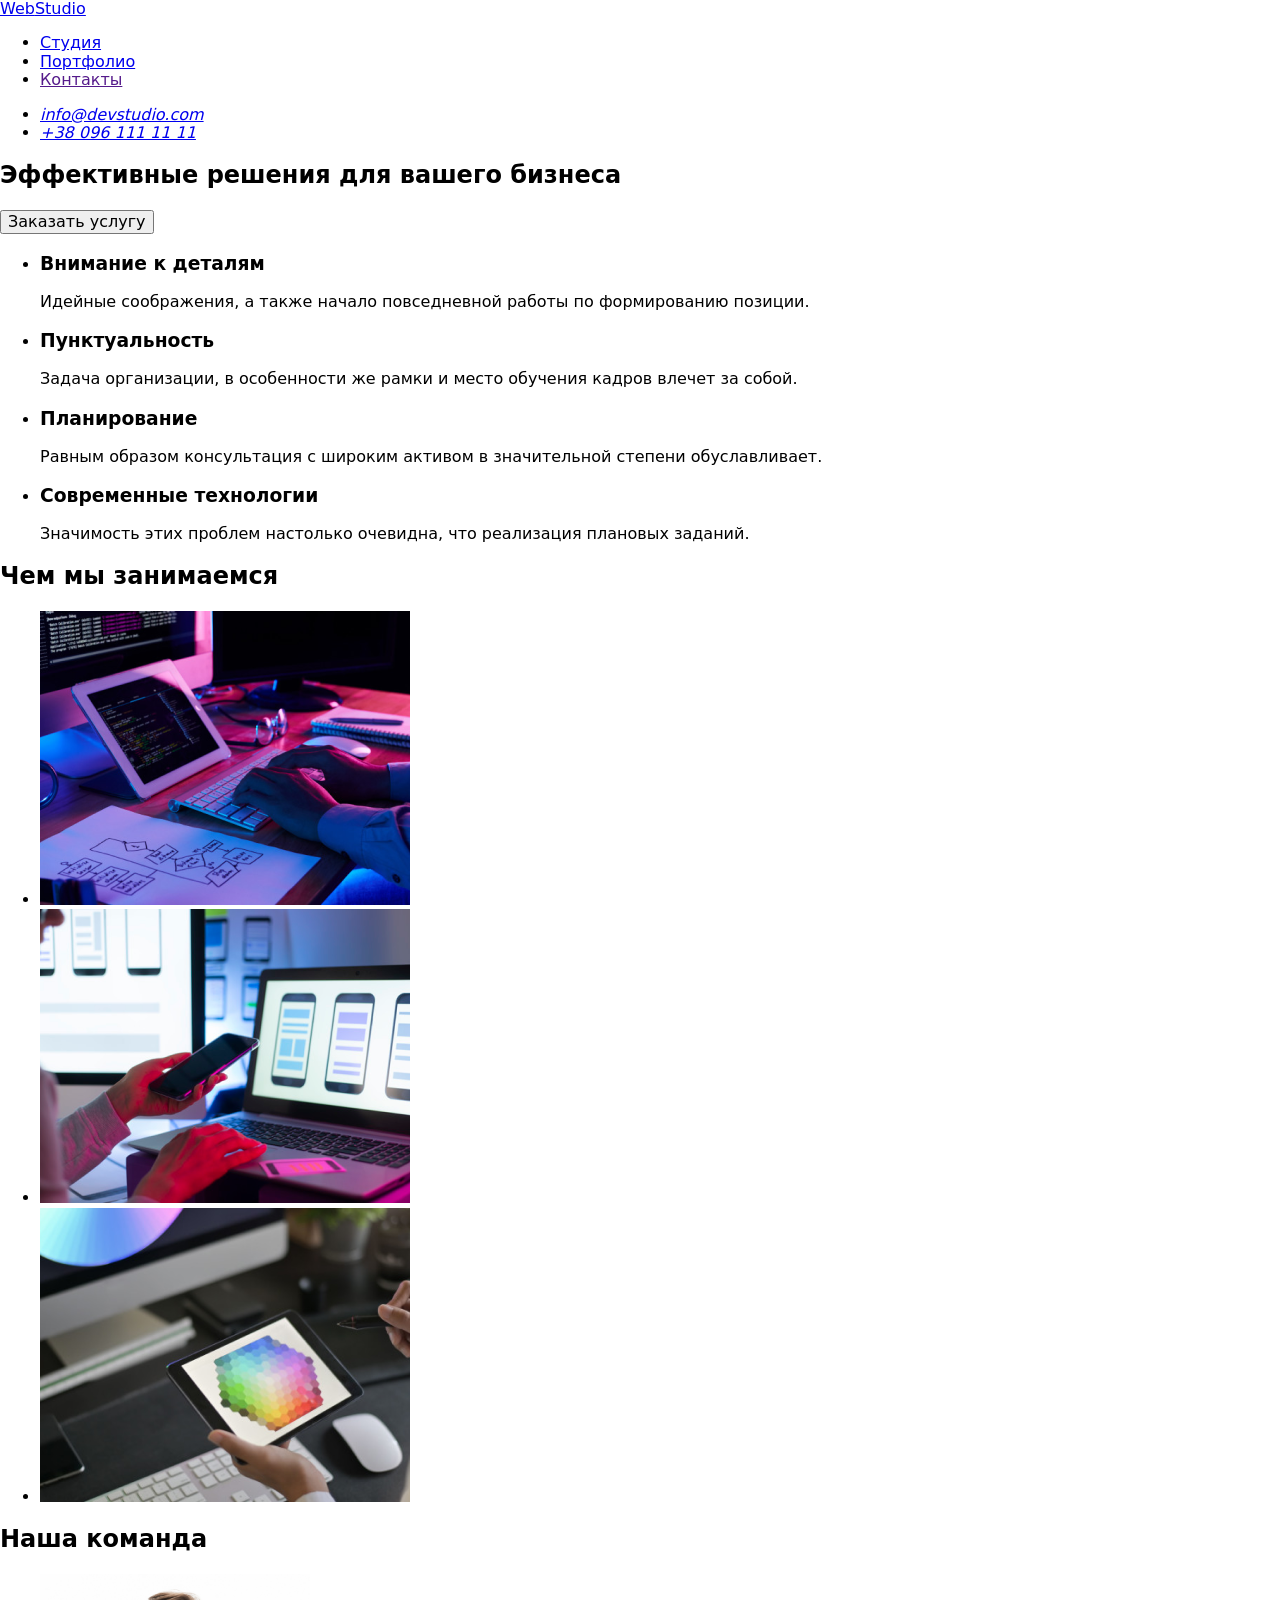
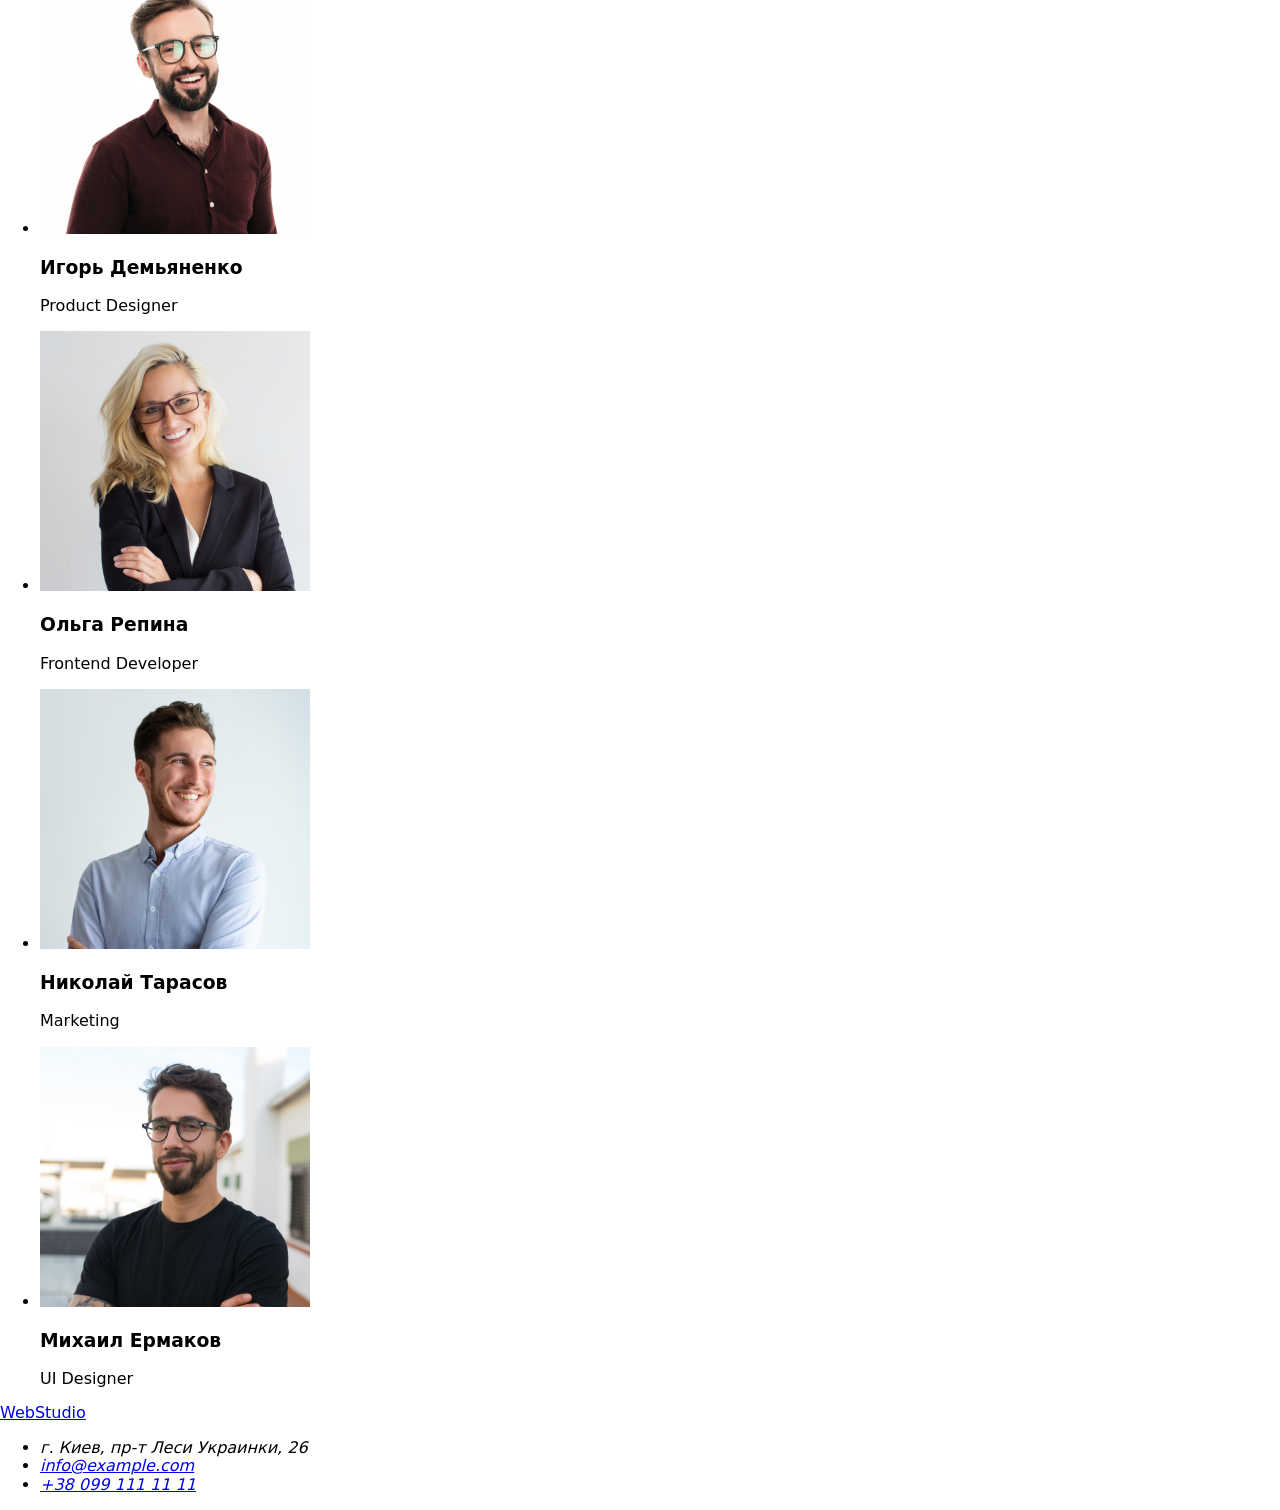
==== index.html @ fe481cca "Добавляет разметку index html" ====
<!DOCTYPE html>
<html lang="ru">
  <head>
    <meta charset="UTF-8" />
    <meta name="viewport" content="width=device-width, initial-scale=1.0" />
    <title>goit-markup-hw-03</title>
    <link
      href="https://fonts.googleapis.com/css2?family=Raleway:wght@700&family=Roboto:wght@400;500;700;900&display=swap"
      rel="stylesheet"
    />
    <link
      rel="stylesheet"
      href="https://cdnjs.cloudflare.com/ajax/libs/modern-normalize/1.0.0/modern-normalize.min.css"
    />
    <link rel="stylesheet" href="./css/styles.css" />
  </head>
  <body>
    <!--Хедер-->
    <header class="page-header">
      <div class="container main-nav">
        <nav class="navigation">
          <a href="./index.html" class="logo"
            >Web<span class="logo-header">Studio</span></a
          >

          <ul class="site-nav list">
            <li class="item">
              <a href="./index.html" class="link current">Студия</a>
            </li>
            <li class="item">
              <a href="./portfolio.html" class="link">Портфолио</a>
            </li>
            <li class="item">
              <a href="" class="link">Контакты</a>
            </li>
          </ul>
        </nav>
        <address>
          <ul class="addres-list list">
            <li class="item">
              <a href="mailto:info@devstudio.com" class="mail"
                >info@devstudio.com</a
              >
            </li>
            <li class="item">
              <a href="tel:+380961111111" class="tel">+38 096 111 11 11</a>
            </li>
          </ul>
        </address>
      </div>
    </header>
    <main>
      <!--Заголовок h1-->
      <section class="hero">
        <div class="hero-contact">
          <h1 class="hero-title">Эффективные решения для вашего бизнеса</h1>
          <button class="button-hero">Заказать услугу</button>
        </div>
      </section>
      <!--Особенности-->
      <section class="section section-feature">
        <div class="container">
          <!--h2 для семантики, мы потом его скроем что-бы пользователь не видел-->
          <h2 hidden>Особенности</h2>
          <ul class="feature-list list">
            <li class="item">
              <h3 class="title">Внимание к деталям</h3>
              <p class="text">
                Идейные соображения, а также начало повседневной работы по
                формированию позиции.
              </p>
            </li>
            <li class="item">
              <h3 class="title">Пунктуальность</h3>
              <p class="text">
                Задача организации, в особенности же рамки и место обучения
                кадров влечет за собой.
              </p>
            </li>
            <li class="item">
              <h3 class="title">Планирование</h3>
              <p class="text">
                Равным образом консультация с широким активом в значительной
                степени обуславливает.
              </p>
            </li>
            <li class="item">
              <h3 class="title">Современные технологии</h3>
              <p class="text">
                Значимость этих проблем настолько очевидна, что реализация
                плановых заданий.
              </p>
            </li>
          </ul>
        </div>
      </section>
      <!--Чем мы занимаемся-->
      <section class="section">
        <div class="container">
          <h2 class="section-title">Чем мы занимаемся</h2>
          <ul class="services-list list">
            <li class="item">
              <img
                src="./images/4em-zanimaemsa1.png"
                alt="Проектируем"
                width="370"
              />
            </li>
            <li class="item">
              <img
                src="./images/4em-zanimaemsa2.png"
                alt="Планируем"
                width="370"
              />
            </li>
            <li class="item">
              <img
                src="./images/4em-zanimaemsa3.png"
                alt="Создаем дизайн"
                width="370"
              />
            </li>
          </ul>
        </div>
      </section>
      <!--Наша команда-->
      <section class="command">
        <div class="container">
          <h2 class="section-title">Наша команда</h2>
          <ul class="command-list list">
            <li class="item">
              <img
                src="./images/Comanda1.jpg"
                alt="Product Designer"
                width="270"
              />
              <h3 class="title">Игорь Демьяненко</h3>
              <p class="text">Product Designer</p>
            </li>
            <li class="item">
              <img
                src="./images/Comanda2.jpg"
                alt="Frontend Developer"
                width="270"
              />
              <h3 class="title">Ольга Репина</h3>
              <p class="text">Frontend Developer</p>
            </li>
            <li class="item">
              <img src="./images/Comanda3.jpg" alt="Marketing" width="270" />
              <h3 class="title">Николай Тарасов</h3>
              <p class="text">Marketing</p>
            </li>
            <li class="item">
              <img src="./images/Comanda4.jpg" alt="UI Designer" width="270" />
              <h3 class="title">Михаил Ермаков</h3>
              <p class="text">UI Designer</p>
            </li>
          </ul>
        </div>
      </section>
    </main>
    <!--Футер-->
    <footer class="footer">
      <div class="container">
        <div class="logo-footer">
          <a href="./index.html" class="logo"
            >Web<span class="logo-header">Studio</span></a
          >
        </div>
        <address>
          <div class="list-footer">
            <ul class="adres-footer list">
              <li class="adres">г. Киев, пр-т Леси Украинки, 26</li>
              <li>
                <a href="mailto:info@example.com" class="mail"
                  >info@example.com</a
                >
              </li>
              <li>
                <a href="tel:+380991111111" class="tel">+38 099 111 11 11</a>
              </li>
            </ul>
          </div>
        </address>
      </div>
    </footer>
  </body>
</html>
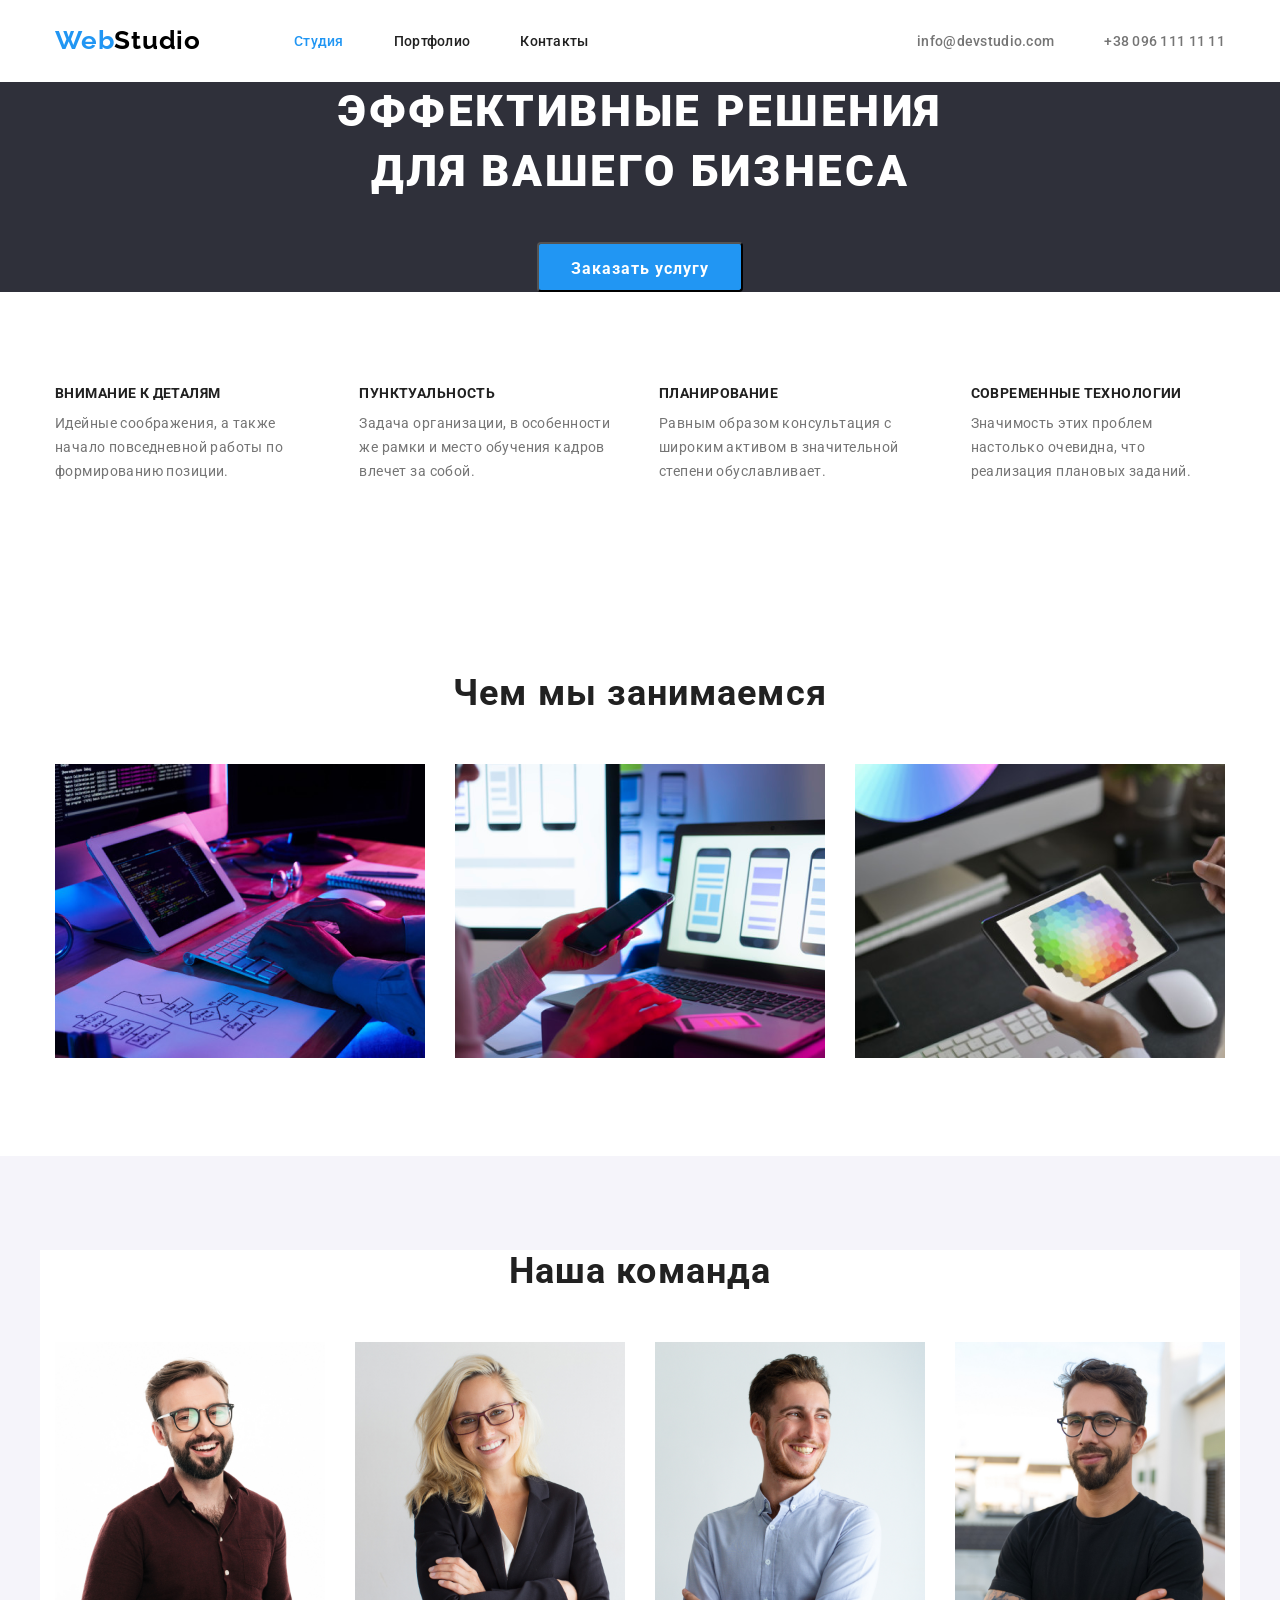
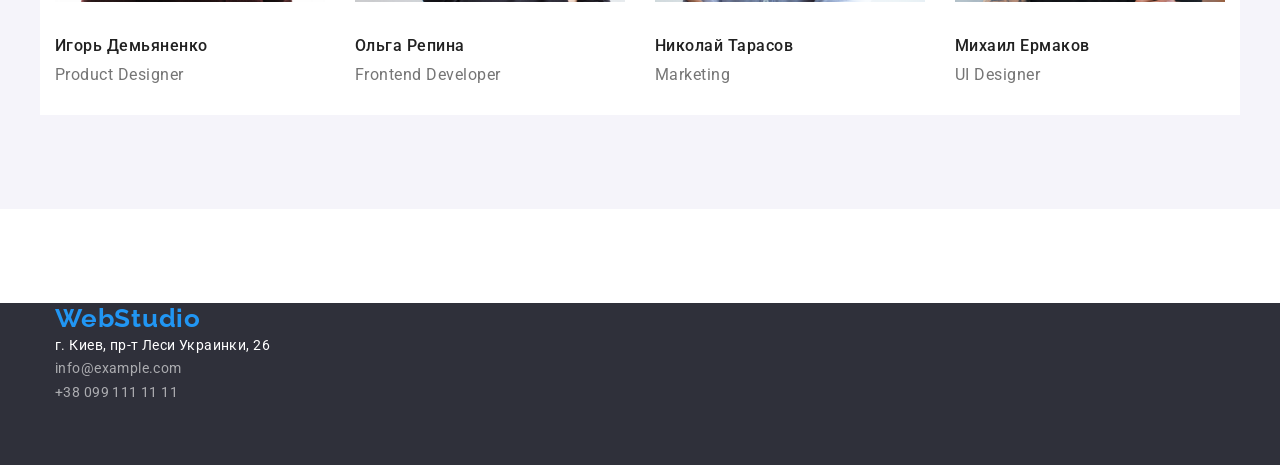
==== commit a4fa7bb5: "Добавляет разметку index html 1" ====
--- a/index.html
+++ b/index.html
@@ -124,7 +124,7 @@
         </div>
       </section>
       <!--Наша команда-->
-      <section class="command">
+      <section class="section command">
         <div class="container">
           <h2 class="section-title">Наша команда</h2>
           <ul class="command-list list">
@@ -163,9 +163,9 @@
     <!--Футер-->
     <footer class="footer">
       <div class="container">
-        <div class="logo-footer">
+        <div class="footer-logo">
           <a href="./index.html" class="logo"
-            >Web<span class="logo-header">Studio</span></a
+            >Web<span class="logo-footer">Studio</span></a
           >
         </div>
         <address>
--- a/css/styles.css
+++ b/css/styles.css
@@ -0,0 +1,439 @@
+:root {
+  --primary-text-color: #757575;
+  --title-text-color: #212121;
+  --accent-color: #2196f3;
+  --primary-bg-color: #e5e5e5;
+  --primary-white-color: #ffffff;
+  --secondary-bg-color: #f5f4fa;
+}
+
+body {
+  background-color: var(--primary-white-color);
+  color: var(--primary-text-color);
+
+  font-family: Roboto, sans-serif;
+}
+
+.list {
+  padding: 0;
+  margin: 0;
+  list-style: none;
+}
+
+/* Container */
+.container {
+  width: 1200px;
+  padding-left: 15px;
+  padding-right: 15px;
+
+  margin-left: auto;
+  margin-right: auto;
+  background-color: var(--primary-white-color);
+}
+
+/* Logo */
+
+.logo {
+  margin-right: 93px;
+  padding-top: 24px;
+  padding-bottom: 25px;
+
+  color: var(--accent-color);
+  font-family: Raleway, sans-serif;
+  text-decoration: none;
+
+  font-weight: 700;
+  font-size: 26px;
+  line-height: 1.19em;
+  letter-spacing: 0.03em;
+}
+.logo-header {
+  color: black;
+}
+
+/* main nav */
+
+.main-nav {
+  display: flex;
+}
+
+.navigation {
+  display: flex;
+  align-items: center;
+  margin-right: auto;
+}
+
+.site-nav {
+  display: flex;
+  padding-top: 32px;
+  padding-bottom: 32px;
+}
+
+.page-header .main-nav {
+  justify-content: flex-end;
+  align-items: center;
+}
+
+.site-nav .item:not(:last-child) {
+  margin-right: 50px;
+}
+
+.site-nav .link {
+  color: var(--title-text-color);
+  text-decoration: none;
+
+  font-weight: 500;
+  font-size: 14px;
+  line-height: 1.14em;
+  letter-spacing: 0.02em;
+}
+
+.site-nav .link.current {
+  color: var(--accent-color);
+}
+
+.site-nav .link.portfolio {
+  color: var(--accent-color);
+}
+
+.addres-list {
+  display: flex;
+  padding-top: 32px;
+  padding-bottom: 32px;
+}
+
+.addres-list .item:not(:last-child) {
+  margin-right: 50px;
+}
+
+.addres-list .mail {
+  color: var(--primary-text-color);
+  text-decoration: none;
+  font-style: normal;
+  font-weight: 500;
+  font-size: 14px;
+  line-height: 1.14em;
+  letter-spacing: 0.02em;
+}
+
+.addres-list .mail:hover,
+.addres-list .mail:focus {
+  color: var(--accent-color);
+}
+
+.addres-list .tel {
+  color: var(--primary-text-color);
+  text-decoration: none;
+  font-style: normal;
+
+  font-weight: 500;
+  font-size: 14px;
+  line-height: 1.14em;
+  letter-spacing: 0.02em;
+}
+
+.addres-list .tel:hover,
+.addres-list .tel:focus {
+  color: var(--accent-color);
+}
+
+/* Стилизация секцый */
+/*  Hero */
+.hero {
+  background-color: #2f303a;
+  text-align: center;
+}
+
+.hero-contact {
+  max-width: 696px;
+  margin-left: auto;
+  margin-right: auto;
+}
+.hero-title {
+  margin-top: 0;
+  margin-bottom: 40px;
+
+  color: var(--primary-white-color);
+  text-transform: uppercase;
+  font-weight: 900;
+  font-size: 44px;
+  line-height: 1.36em;
+  letter-spacing: 0.06em;
+}
+
+/* Section */
+.section-title {
+  margin-top: 0;
+  margin-bottom: 50px;
+  color: var(--title-text-color);
+
+  font-weight: 700;
+  font-size: 36px;
+  line-height: 1.17em;
+  text-align: center;
+  letter-spacing: 0.03em;
+}
+
+/* features */
+
+.feature-list {
+  display: flex;
+}
+
+.feature-list .item:not(:last-child) {
+  margin-right: 30px;
+}
+
+.feature-list .title {
+  margin-top: 0;
+  margin-bottom: 10px;
+
+  color: var(--title-text-color);
+  text-transform: uppercase;
+
+  font-weight: 700;
+  font-size: 14px;
+  line-height: 1.14em;
+  letter-spacing: 0.03em;
+}
+
+.feature-list .text {
+  margin-top: 0;
+  margin-bottom: 94px;
+
+  font-size: 14px;
+  line-height: 1.71em;
+  letter-spacing: 0.03em;
+}
+
+/* services-list */
+
+.services-list .item:not(:last-child) {
+  margin-right: 30px;
+}
+/* Команда  commands */
+.section {
+  margin-top: 94px;
+  margin-bottom: 94px;
+}
+
+.section-feature {
+  margin-bottom: 0;
+}
+.command {
+  padding-top: 94px;
+  padding-bottom: 94px;
+  background-color: var(--secondary-bg-color);
+}
+
+.command-list {
+  display: flex;
+}
+
+.command-list .item:not(:last-child) {
+  margin-right: 30px;
+}
+
+.services-list {
+  display: flex;
+}
+
+.command-list .title {
+  margin-top: 30px;
+  margin-bottom: 10px;
+
+  color: var(--title-text-color);
+
+  font-weight: 500;
+  font-size: 16px;
+  line-height: 1.18em;
+  letter-spacing: 0.03em;
+}
+
+.command-list .text {
+  margin-bottom: 30px;
+  margin-top: 0;
+
+  font-size: 16px;
+  line-height: 1.18em;
+  letter-spacing: 0.03em;
+}
+
+/* footer */
+
+.footer {
+  background-color: #2f303a;
+}
+
+.logo-footer {
+  padding-top: 60px;
+  margin-bottom: 20px;
+}
+
+.logo-footer .logo {
+  margin-top: 0;
+}
+
+.list-footer {
+  padding-bottom: 60px;
+  margin-top: 0;
+}
+
+.footer .container {
+  background-color: #2f303a;
+}
+
+.adres-footer .adres {
+  color: var(--primary-white-color);
+  font-style: normal;
+  font-size: 14px;
+  line-height: 1.7em;
+  letter-spacing: 0.03em;
+}
+
+.adres-footer .mail,
+.adres-footer .tel {
+  color: rgba(255, 255, 255, 0.6);
+  text-decoration: none;
+  font-style: normal;
+  font-size: 14px;
+  line-height: 1.7em;
+  letter-spacing: 0.03em;
+}
+
+/* button кнопка */
+
+.button-hero {
+  border-radius: 4px;
+  padding: 10px 32px;
+
+  background-color: var(--accent-color);
+  color: var(--primary-white-color);
+  font-family: inherit;
+  display: inline-block;
+  min-width: 200px;
+  height: 50px;
+  font-weight: 700;
+  font-size: 16px;
+  line-height: 1.87em;
+  text-align: center;
+  letter-spacing: 0.06em;
+}
+
+/* Стилизацый 2 страницы ПОРТФОЛИО main*/
+
+.button-all {
+  border-radius: 4px;
+  padding: 6px 22px;
+  text-align: center;
+
+  background-color: var(--accent-color);
+  color: var(--primary-white-color);
+  font-family: inherit;
+  display: inline-block;
+  min-width: 73px;
+  height: 38px;
+  font-weight: 500;
+  font-size: 16px;
+  line-height: 1.62em;
+  letter-spacing: 0.03em;
+}
+
+.buttons {
+  border-radius: 4px;
+  padding: 6px 22px;
+  text-align: center;
+
+  color: var(--title-text-color);
+  background-color: var(--secondary-bg-color);
+  font-family: inherit;
+  display: inline-block;
+  font-weight: 500;
+  font-size: 16px;
+  line-height: 1.62px;
+  letter-spacing: 0.03em;
+}
+
+.button-list .button-veb {
+  min-width: 128px;
+  height: 38px;
+}
+
+.button-list .button-applications {
+  min-width: 145px;
+  height: 38px;
+}
+
+.button-list .button-design {
+  min-width: 103px;
+  height: 38px;
+}
+
+.button-list .button-marketing {
+  min-width: 130px;
+  height: 38px;
+}
+
+.button-list {
+  display: flex;
+  justify-content: center;
+  margin-bottom: 56px;
+}
+
+.button-list .item:not(:last-child) {
+  margin-right: 8px;
+}
+
+/* Портфолио списки */
+
+.link-portfolio {
+  text-decoration: none;
+}
+
+.portfolio-text {
+  padding: 20px 24px;
+}
+
+.portfolio-link .title {
+  margin-top: 0;
+  margin-bottom: 4px;
+
+  color: var(--title-text-color);
+  font-style: normal;
+
+  font-weight: 700;
+  font-size: 18px;
+  line-height: 2em;
+  letter-spacing: 0.06em;
+}
+
+.portfolio-link .text {
+  margin-top: 0;
+  margin-bottom: 0;
+
+  color: var(--primary-text-color);
+
+  font-style: normal;
+  font-size: 16px;
+  line-height: 1.87em;
+  letter-spacing: 0.03em;
+}
+
+.portfolio-link {
+  display: flex;
+  flex-wrap: wrap;
+}
+
+.portfolio-link .item {
+  width: 370px;
+  margin-right: 30px;
+  margin-bottom: 30px;
+}
+
+.portfolio-link .item:nth-child(3n) {
+  margin-right: 0;
+}
+
+.portfolio-link .item:nth-last-child(-n + 3) {
+  margin-bottom: 0;
+}
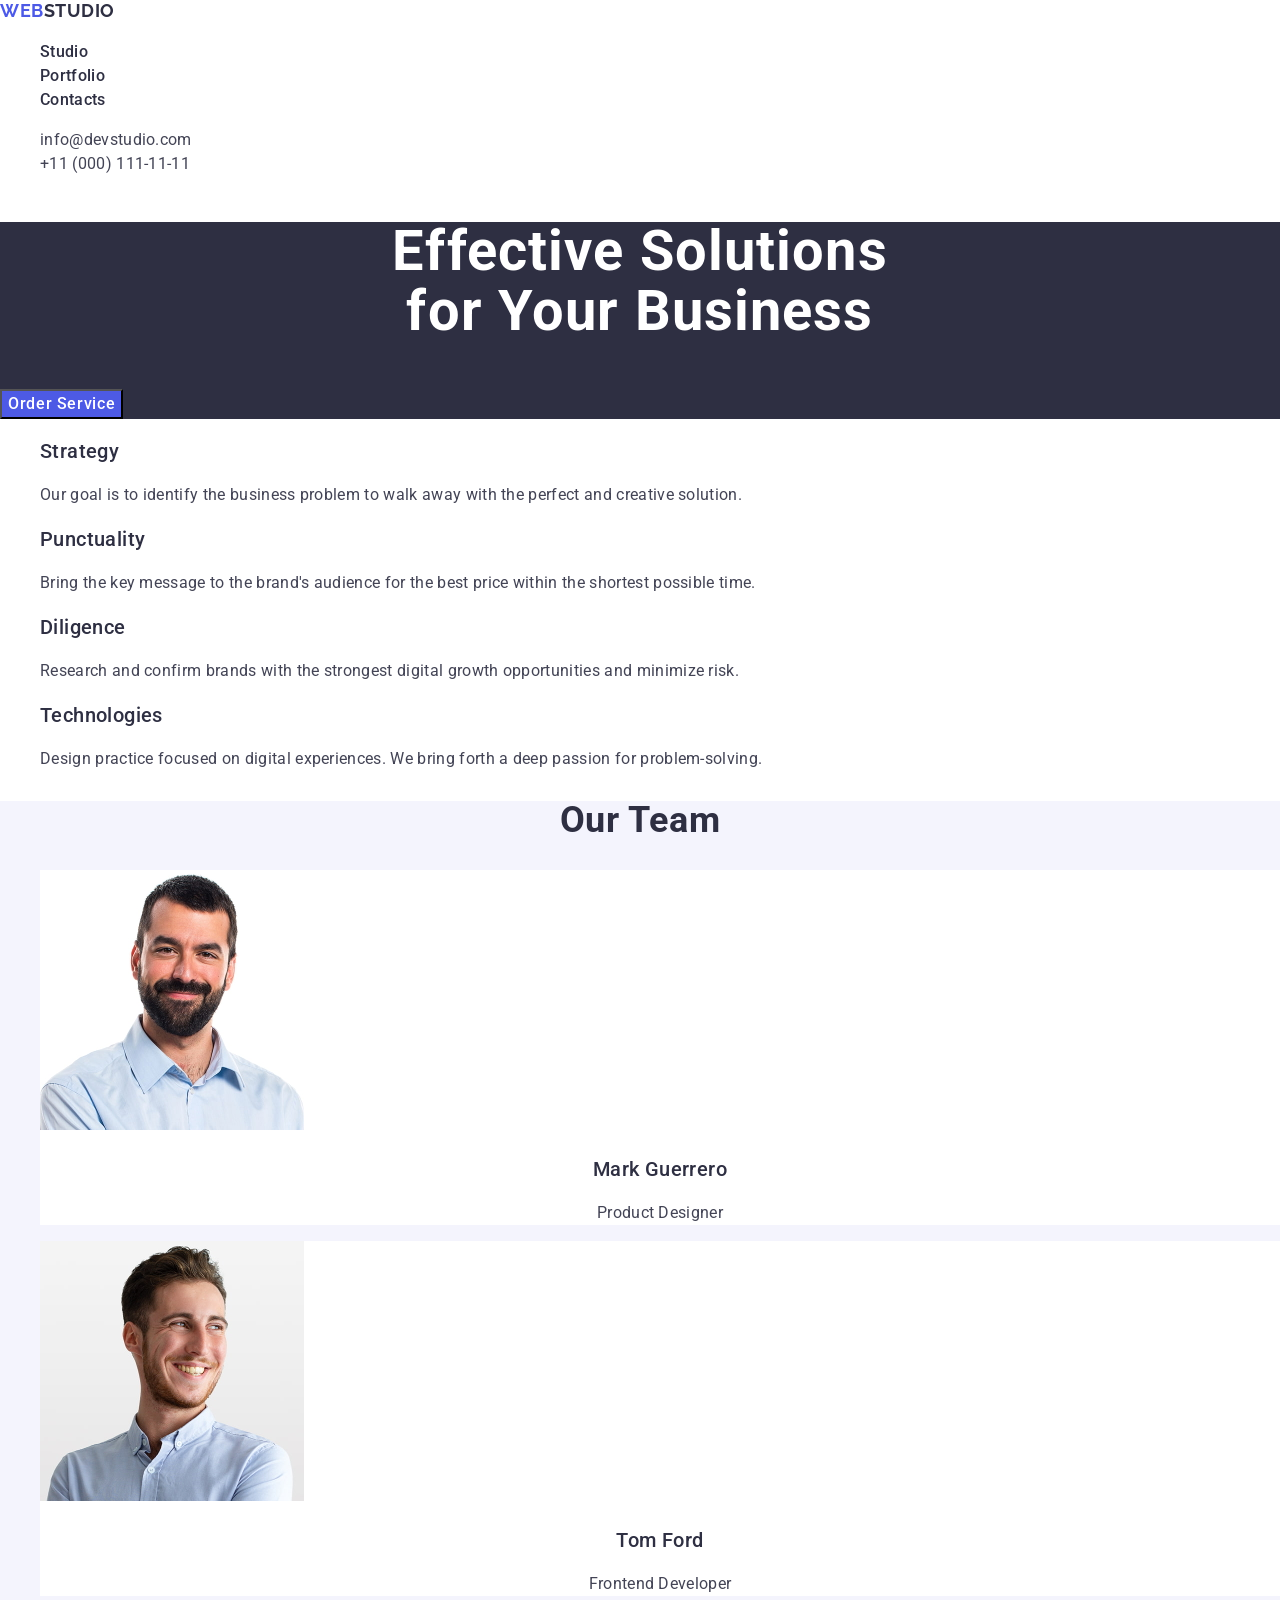
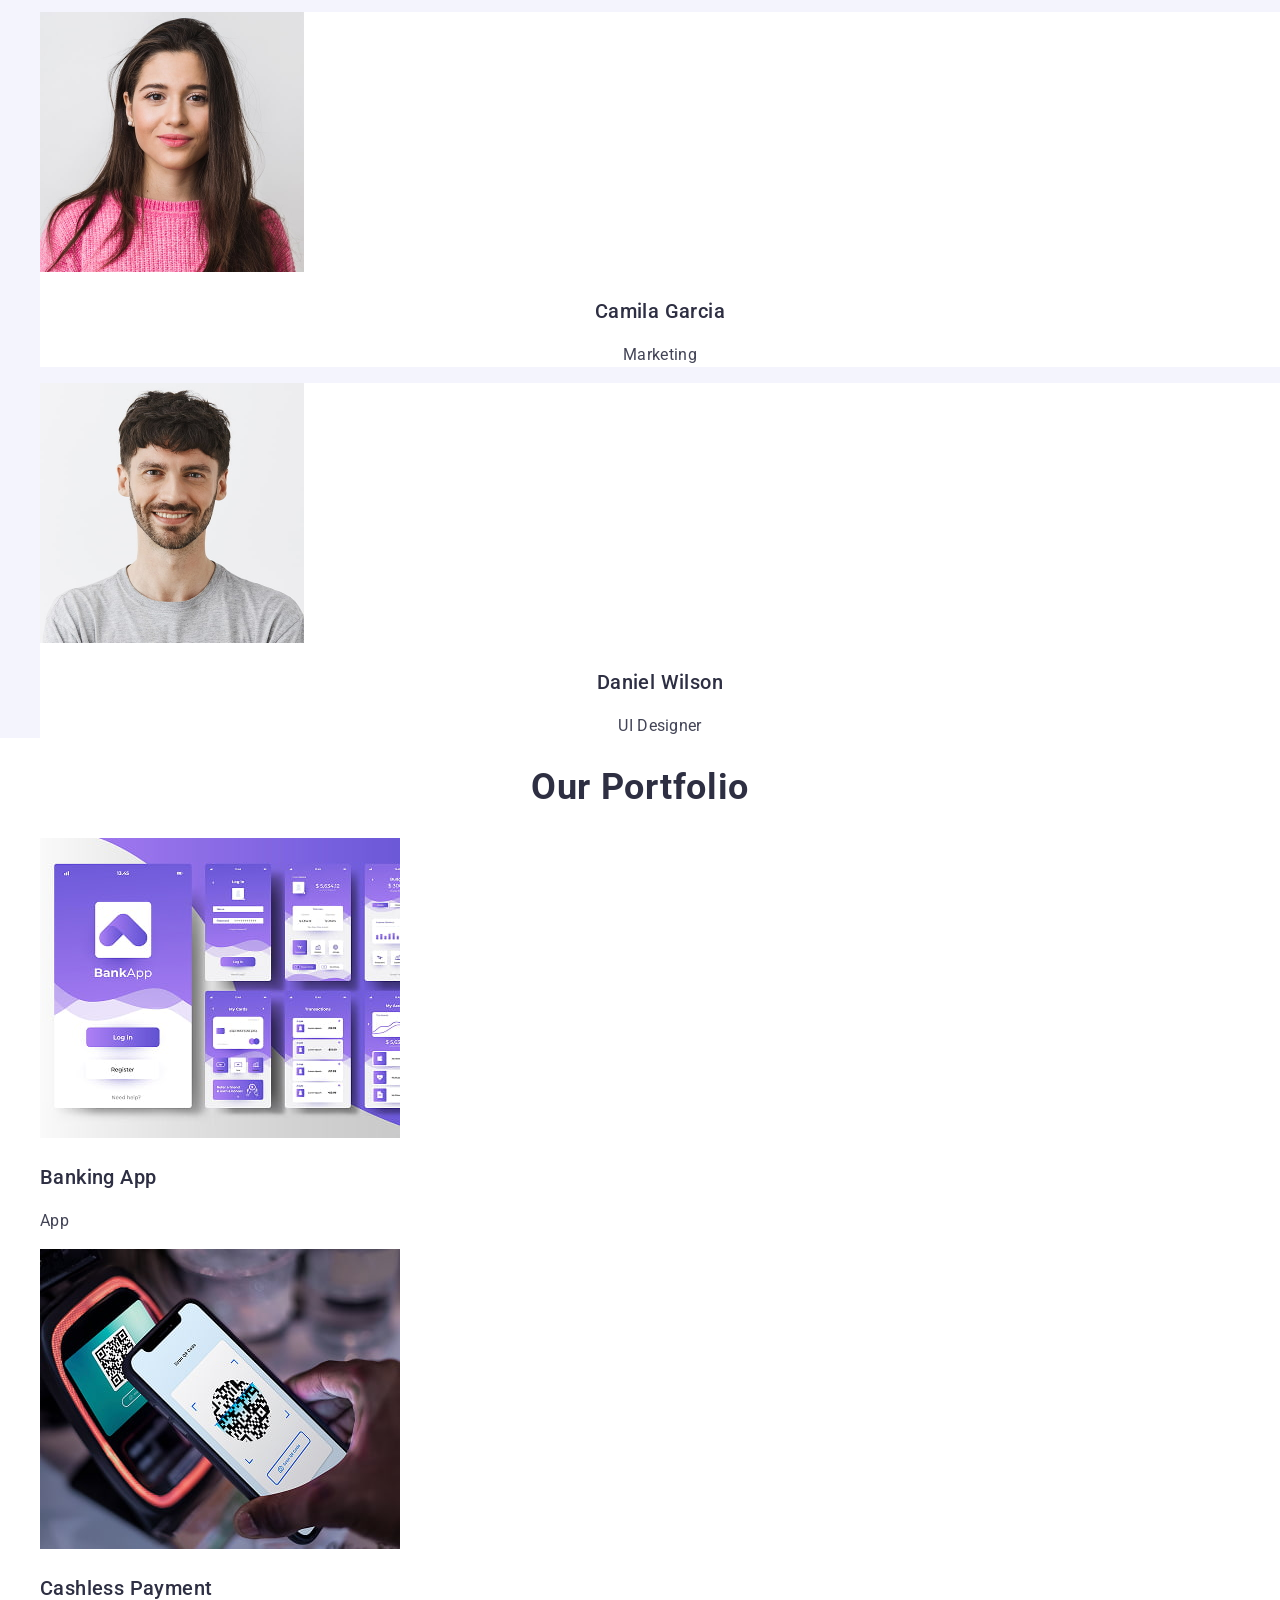
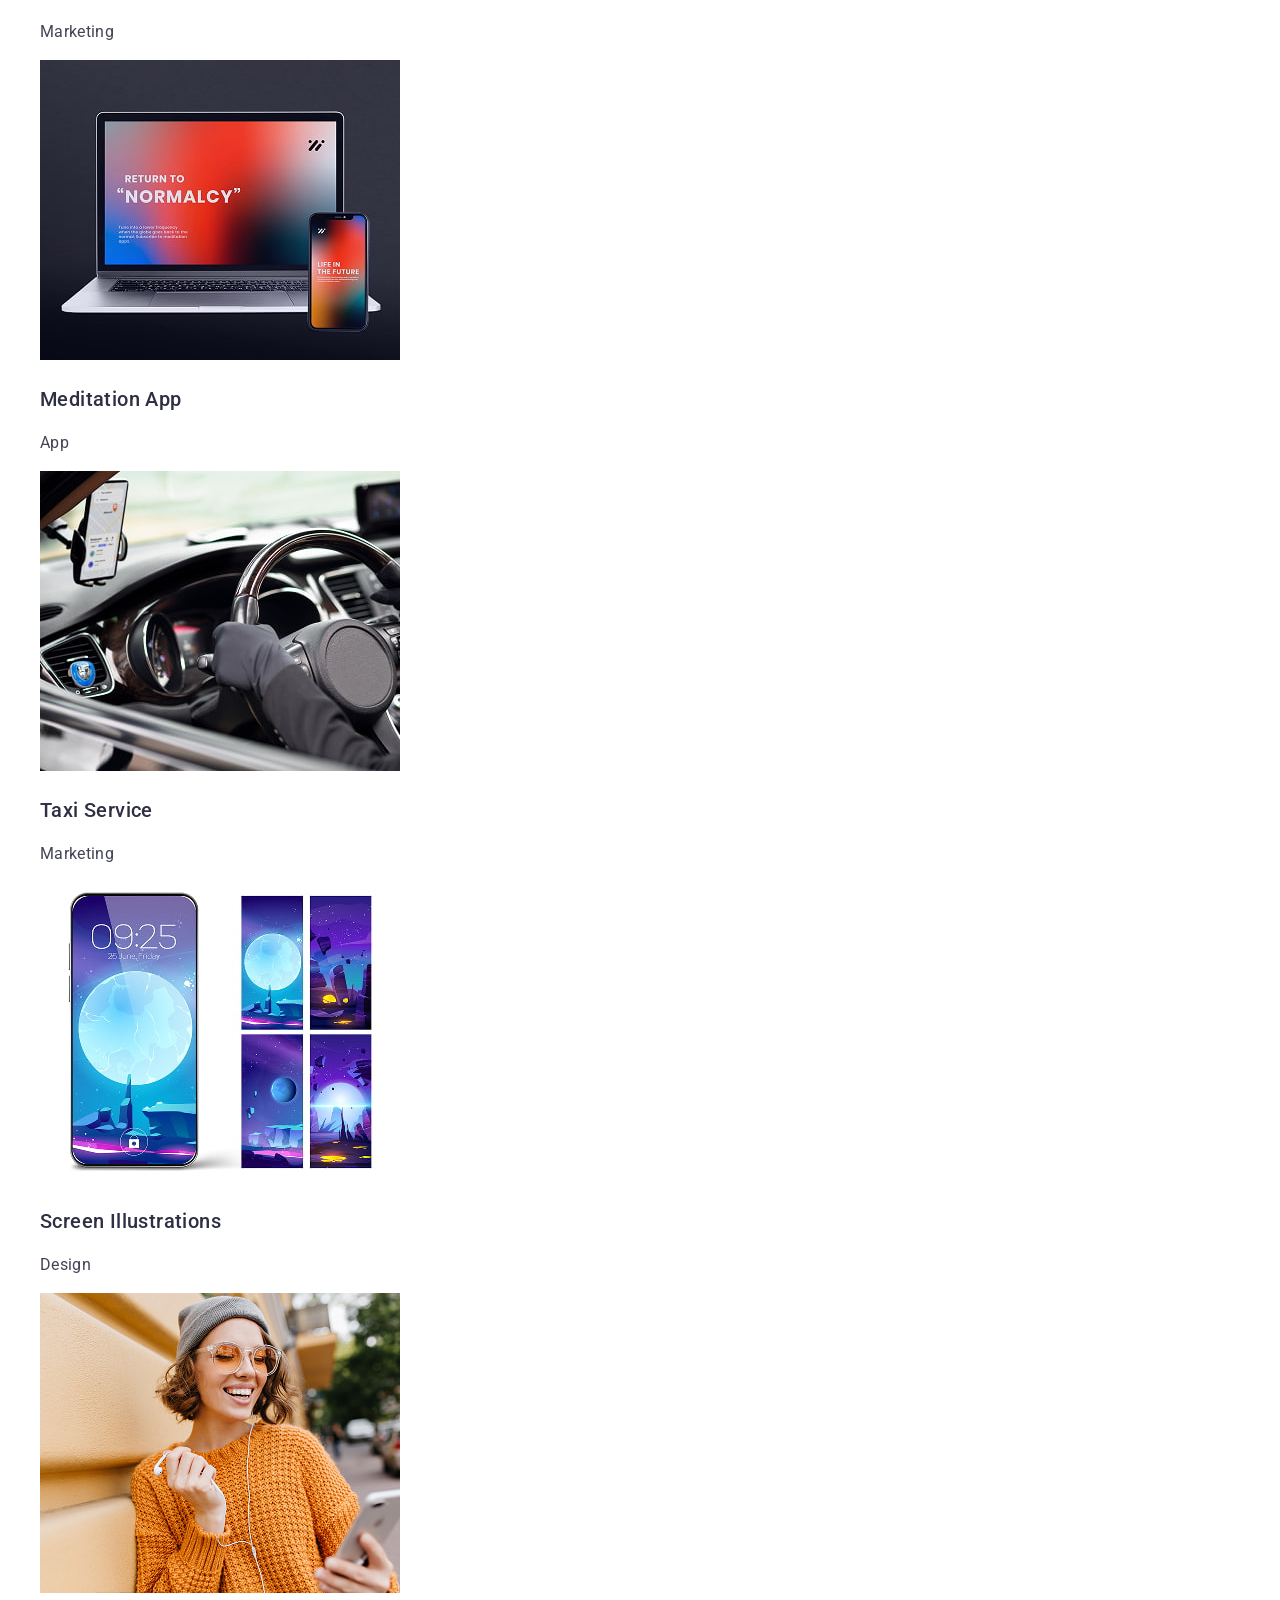
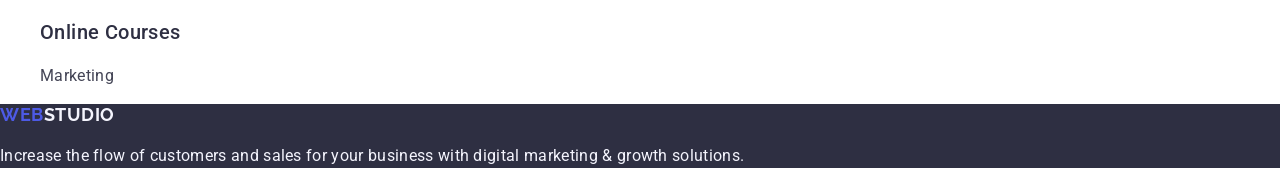
==== commit 9315b2f1: "Initial commit" ====
--- a/index.html
+++ b/index.html
@@ -1,189 +1,243 @@
-<!DOCTYPE html>
-<html lang="ru">
+<!doctype html>
+<html lang="en">
   <head>
     <meta charset="UTF-8" />
     <meta name="viewport" content="width=device-width, initial-scale=1.0" />
-    <title>goit-markup-hw-03</title>
+    <title>Web Studio</title>
+
+    <!-- Modern Normalize CSS -->
     <link
-      href="https://fonts.googleapis.com/css2?family=Raleway:wght@700&family=Roboto:wght@400;500;700;900&display=swap"
+      rel="stylesheet"
+      href="https://cdnjs.cloudflare.com/ajax/libs/modern-normalize/3.0.1/modern-normalize.min.css"
+      integrity="sha512-q6WgHqiHlKyOqslT/lgBgodhd03Wp4BEqKeW6nNtlOY4quzyG3VoQKFrieaCeSnuVseNKRGpGeDU3qPmabCANg=="
+      crossorigin="anonymous"
+      referrerpolicy="no-referrer"
+    />
+
+    <!-- Google Fonts -->
+    <link rel="preconnect" href="https://fonts.googleapis.com" />
+    <link rel="preconnect" href="https://fonts.gstatic.com" crossorigin />
+    <link
+      href="https://fonts.googleapis.com/css2?family=Raleway:wght@700&family=Roboto:wght@400;500;700&display=swap"
       rel="stylesheet"
     />
-    <link
-      rel="stylesheet"
-      href="https://cdnjs.cloudflare.com/ajax/libs/modern-normalize/1.0.0/modern-normalize.min.css"
-    />
+
+    <!-- Our styles CSS -->
     <link rel="stylesheet" href="./css/styles.css" />
   </head>
   <body>
-    <!--Хедер-->
+    <!-- Page Header -->
     <header class="page-header">
-      <div class="container main-nav">
-        <nav class="navigation">
-          <a href="./index.html" class="logo"
-            >Web<span class="logo-header">Studio</span></a
-          >
-
-          <ul class="site-nav list">
-            <li class="item">
-              <a href="./index.html" class="link current">Студия</a>
-            </li>
-            <li class="item">
-              <a href="./portfolio.html" class="link">Портфолио</a>
-            </li>
-            <li class="item">
-              <a href="" class="link">Контакты</a>
-            </li>
-          </ul>
-        </nav>
-        <address>
-          <ul class="addres-list list">
-            <li class="item">
-              <a href="mailto:info@devstudio.com" class="mail"
-                >info@devstudio.com</a
-              >
-            </li>
-            <li class="item">
-              <a href="tel:+380961111111" class="tel">+38 096 111 11 11</a>
-            </li>
-          </ul>
-        </address>
-      </div>
+      <nav class="header-nav">
+        <a class="logo header-logo" href="./index.html"
+          >Web<span class="logo-part">Studio</span></a
+        >
+        <ul class="nav-list">
+          <li class="nav-list-item">
+            <a class="nav-link" href="./index.html">Studio</a>
+          </li>
+          <li class="nav-list-item">
+            <a class="nav-link" href="">Portfolio</a>
+          </li>
+          <li class="nav-list-item">
+            <a class="nav-link" href="">Contacts</a>
+          </li>
+        </ul>
+      </nav>
+
+      <address class="contacts">
+        <ul class="contacts-list">
+          <li class="contacts-list-item">
+            <a class="contacts-link" href="mailto:info@devstudio.com"
+              >info@devstudio.com</a
+            >
+          </li>
+          <li class="contacts-list-item">
+            <a class="contacts-link" href="tel:+110001111111"
+              >+11 (000) 111-11-11</a
+            >
+          </li>
+        </ul>
+      </address>
     </header>
+
     <main>
-      <!--Заголовок h1-->
-      <section class="hero">
-        <div class="hero-contact">
-          <h1 class="hero-title">Эффективные решения для вашего бизнеса</h1>
-          <button class="button-hero">Заказать услугу</button>
-        </div>
-      </section>
-      <!--Особенности-->
-      <section class="section section-feature">
-        <div class="container">
-          <!--h2 для семантики, мы потом его скроем что-бы пользователь не видел-->
-          <h2 hidden>Особенности</h2>
-          <ul class="feature-list list">
-            <li class="item">
-              <h3 class="title">Внимание к деталям</h3>
-              <p class="text">
-                Идейные соображения, а также начало повседневной работы по
-                формированию позиции.
-              </p>
-            </li>
-            <li class="item">
-              <h3 class="title">Пунктуальность</h3>
-              <p class="text">
-                Задача организации, в особенности же рамки и место обучения
-                кадров влечет за собой.
-              </p>
-            </li>
-            <li class="item">
-              <h3 class="title">Планирование</h3>
-              <p class="text">
-                Равным образом консультация с широким активом в значительной
-                степени обуславливает.
-              </p>
-            </li>
-            <li class="item">
-              <h3 class="title">Современные технологии</h3>
-              <p class="text">
-                Значимость этих проблем настолько очевидна, что реализация
-                плановых заданий.
-              </p>
-            </li>
-          </ul>
-        </div>
-      </section>
-      <!--Чем мы занимаемся-->
-      <section class="section">
-        <div class="container">
-          <h2 class="section-title">Чем мы занимаемся</h2>
-          <ul class="services-list list">
-            <li class="item">
-              <img
-                src="./images/4em-zanimaemsa1.png"
-                alt="Проектируем"
-                width="370"
-              />
-            </li>
-            <li class="item">
-              <img
-                src="./images/4em-zanimaemsa2.png"
-                alt="Планируем"
-                width="370"
-              />
-            </li>
-            <li class="item">
-              <img
-                src="./images/4em-zanimaemsa3.png"
-                alt="Создаем дизайн"
-                width="370"
-              />
-            </li>
-          </ul>
-        </div>
-      </section>
-      <!--Наша команда-->
-      <section class="section command">
-        <div class="container">
-          <h2 class="section-title">Наша команда</h2>
-          <ul class="command-list list">
-            <li class="item">
-              <img
-                src="./images/Comanda1.jpg"
-                alt="Product Designer"
-                width="270"
-              />
-              <h3 class="title">Игорь Демьяненко</h3>
-              <p class="text">Product Designer</p>
-            </li>
-            <li class="item">
-              <img
-                src="./images/Comanda2.jpg"
-                alt="Frontend Developer"
-                width="270"
-              />
-              <h3 class="title">Ольга Репина</h3>
-              <p class="text">Frontend Developer</p>
-            </li>
-            <li class="item">
-              <img src="./images/Comanda3.jpg" alt="Marketing" width="270" />
-              <h3 class="title">Николай Тарасов</h3>
-              <p class="text">Marketing</p>
-            </li>
-            <li class="item">
-              <img src="./images/Comanda4.jpg" alt="UI Designer" width="270" />
-              <h3 class="title">Михаил Ермаков</h3>
-              <p class="text">UI Designer</p>
-            </li>
-          </ul>
-        </div>
+      <!-- HERO SECTION -->
+      <section class="section-hero">
+        <h1 class="hero-title">
+          Effective Solutions <br />
+          for Your Business
+        </h1>
+        <button class="hero-btn" type="button">Order Service</button>
+      </section>
+
+      <!-- FEATURES SECTION -->
+      <section>
+        <h2 hidden>Our features</h2>
+        <ul class="feature-list">
+          <li class="feature-list-item">
+            <h3 class="section-item-title">Strategy</h3>
+            <p class="list-item-text">
+              Our goal is to identify the business problem to walk away with the
+              perfect and creative solution.
+            </p>
+          </li>
+          <li class="feature-list-item">
+            <h3 class="section-item-title">Punctuality</h3>
+            <p class="list-item-text">
+              Bring the key message to the brand's audience for the best price
+              within the shortest possible time.
+            </p>
+          </li>
+          <li class="feature-list-item">
+            <h3 class="section-item-title">Diligence</h3>
+            <p class="list-item-text">
+              Research and confirm brands with the strongest digital growth
+              opportunities and minimize risk.
+            </p>
+          </li>
+          <li class="feature-list-item">
+            <h3 class="section-item-title">Technologies</h3>
+            <p class="list-item-text">
+              Design practice focused on digital experiences. We bring forth a
+              deep passion for problem-solving.
+            </p>
+          </li>
+        </ul>
+      </section>
+
+      <!-- OUR TEAM SECTION -->
+      <section class="section-our-team">
+        <h2 class="section-title">Our Team</h2>
+        <ul class="our-team-list">
+          <li class="our-team-list-item">
+            <img
+              src="./images/our-team/mark-guerrero.jpg"
+              alt="Mark Guerrero avatar"
+              width="264"
+              height="260"
+            />
+            <h3 class="section-item-title section-item-title--center">
+              Mark Guerrero
+            </h3>
+            <p class="list-item-text our-team-list-text">Product Designer</p>
+          </li>
+          <li class="our-team-list-item">
+            <img
+              src="./images/our-team/tom-ford.jpg"
+              alt="Tom Ford avatar"
+              width="264"
+              height="260"
+            />
+            <h3 class="section-item-title section-item-title--center">
+              Tom Ford
+            </h3>
+            <p class="list-item-text our-team-list-text">Frontend Developer</p>
+          </li>
+          <li class="our-team-list-item">
+            <img
+              src="./images/our-team/camila-garcia.jpg"
+              alt="Camila Garcia avatar"
+              width="264"
+              height="260"
+            />
+            <h3 class="section-item-title section-item-title--center">
+              Camila Garcia
+            </h3>
+            <p class="list-item-text our-team-list-text">Marketing</p>
+          </li>
+          <li class="our-team-list-item">
+            <img
+              src="./images/our-team/daniel-wilson.jpg"
+              alt="Daniel Wilson avatar"
+              width="264"
+              height="260"
+            />
+            <h3 class="section-item-title section-item-title--center">
+              Daniel Wilson
+            </h3>
+            <p class="list-item-text our-team-list-text">UI Designer</p>
+          </li>
+        </ul>
+      </section>
+
+      <!-- Our Portfolio SECTION -->
+      <section class="section-portfolio">
+        <h2 class="section-title">Our Portfolio</h2>
+        <ul class="portfolio-list">
+          <li class="portfolio-list-item">
+            <img
+              src="./images/our-portfolio/banking_app.jpg"
+              alt="Banking app interface"
+              width="360"
+              height="300"
+            />
+            <h3 class="section-item-title">Banking App</h3>
+            <p class="list-item-text">App</p>
+          </li>
+          <li class="portfolio-list-item">
+            <img
+              src="./images/our-portfolio/cashless-payment.jpg"
+              alt="Cashless payment"
+              width="360"
+              height="300"
+            />
+            <h3 class="section-item-title">Cashless Payment</h3>
+            <p class="list-item-text">Marketing</p>
+          </li>
+          <li class="portfolio-list-item">
+            <img
+              src="./images/our-portfolio/meditation-app.jpg"
+              alt="Meditation app"
+              width="360"
+              height="300"
+            />
+            <h3 class="section-item-title">Meditation App</h3>
+            <p class="list-item-text">App</p>
+          </li>
+          <li class="portfolio-list-item">
+            <img
+              src="./images/our-portfolio/taxi-service-app.jpg"
+              alt="Taxi service app"
+              width="360"
+              height="300"
+            />
+            <h3 class="section-item-title">Taxi Service</h3>
+            <p class="list-item-text">Marketing</p>
+          </li>
+          <li class="portfolio-list-item">
+            <img
+              src="./images/our-portfolio/mobile-illustrations.jpg"
+              alt="Mobile illustrations"
+              width="360"
+              height="300"
+            />
+            <h3 class="section-item-title">Screen Illustrations</h3>
+            <p class="list-item-text">Design</p>
+          </li>
+          <li class="portfolio-list-item">
+            <img
+              src="./images/our-portfolio/online-learning.jpg"
+              alt="Online learning"
+              width="360"
+              height="300"
+            />
+            <h3 class="section-item-title">Online Courses</h3>
+            <p class="list-item-text">Marketing</p>
+          </li>
+        </ul>
       </section>
     </main>
-    <!--Футер-->
-    <footer class="footer">
-      <div class="container">
-        <div class="footer-logo">
-          <a href="./index.html" class="logo"
-            >Web<span class="logo-footer">Studio</span></a
-          >
-        </div>
-        <address>
-          <div class="list-footer">
-            <ul class="adres-footer list">
-              <li class="adres">г. Киев, пр-т Леси Украинки, 26</li>
-              <li>
-                <a href="mailto:info@example.com" class="mail"
-                  >info@example.com</a
-                >
-              </li>
-              <li>
-                <a href="tel:+380991111111" class="tel">+38 099 111 11 11</a>
-              </li>
-            </ul>
-          </div>
-        </address>
-      </div>
+
+    <!-- Page Footer -->
+    <footer class="page-footer">
+      <a class="logo footer-logo" href="./index.html"
+        >Web<span class="logo-part">Studio</span></a
+      >
+      <p class="page-footer-text">
+        Increase the flow of customers and sales for your business with digital
+        marketing & growth solutions.
+      </p>
     </footer>
   </body>
 </html>
--- a/css/styles.css
+++ b/css/styles.css
@@ -1,439 +1,162 @@
+/* ==============  VARIABLES =========== */
 :root {
-  --primary-text-color: #757575;
-  --title-text-color: #212121;
-  --accent-color: #2196f3;
-  --primary-bg-color: #e5e5e5;
-  --primary-white-color: #ffffff;
-  --secondary-bg-color: #f5f4fa;
+  --primary-font: 'Roboto', sans-serif;
+  --secondary-font: 'Raleway', sans-serif;
+  --primary-color: #434455;
+  --secondary-color: #2e2f42;
+  --accent-color: #4d5ae5;
+  --accent-color-hover: #404bbf;
+  --color-background-page: #ffffff;
+  --bg-color-section: #f4f4fd;
+  --color-on-dark: #ffffff;
+  --color-footer-text: #f4f4fd;
+}
+/* ==============  /VARIABLES =========== */
+
+/* ==============  COMMON STYLES =========== */
+
+body {
+  font-family: var(--primary-font);
+  color: var(--primary-color);
+  background-color: var(--color-background-page);
+  line-height: 1.5;
 }
 
-body {
-  background-color: var(--primary-white-color);
-  color: var(--primary-text-color);
-
-  font-family: Roboto, sans-serif;
+ul,
+ol {
+  list-style-type: none;
 }
 
-.list {
-  padding: 0;
-  margin: 0;
-  list-style: none;
+a {
+  text-decoration: none;
+  color: inherit;
 }
 
-/* Container */
-.container {
-  width: 1200px;
-  padding-left: 15px;
-  padding-right: 15px;
-
-  margin-left: auto;
-  margin-right: auto;
-  background-color: var(--primary-white-color);
+button {
+  cursor: pointer;
 }
 
-/* Logo */
-
-.logo {
-  margin-right: 93px;
-  padding-top: 24px;
-  padding-bottom: 25px;
-
-  color: var(--accent-color);
-  font-family: Raleway, sans-serif;
-  text-decoration: none;
-
-  font-weight: 700;
-  font-size: 26px;
-  line-height: 1.19em;
-  letter-spacing: 0.03em;
-}
-.logo-header {
-  color: black;
+.section-title {
+  font-size: 36px;
+  line-height: 1.11;
+  letter-spacing: 0.02em;
+  text-align: center;
+  text-transform: capitalize;
+  color: var(--secondary-color);
 }
 
-/* main nav */
-
-.main-nav {
-  display: flex;
+.section-item-title {
+  font-weight: 500;
+  font-size: 20px;
+  line-height: 1.2;
+  letter-spacing: 0.02em;
+  color: var(--secondary-color);
 }
 
-.navigation {
-  display: flex;
-  align-items: center;
-  margin-right: auto;
-}
-
-.site-nav {
-  display: flex;
-  padding-top: 32px;
-  padding-bottom: 32px;
-}
-
-.page-header .main-nav {
-  justify-content: flex-end;
-  align-items: center;
-}
-
-.site-nav .item:not(:last-child) {
-  margin-right: 50px;
-}
-
-.site-nav .link {
-  color: var(--title-text-color);
-  text-decoration: none;
-
-  font-weight: 500;
-  font-size: 14px;
-  line-height: 1.14em;
+.list-item-text {
   letter-spacing: 0.02em;
 }
 
-.site-nav .link.current {
+/* ==============  /COMMON STYLES =========== */
+
+/* =============== Page HEADER STYLES =========== */
+.logo {
+  font-family: var(--secondary-font);
+  font-weight: 700;
+  font-size: 18px;
+  line-height: 1.17;
+  letter-spacing: 0.03em;
+  text-transform: uppercase;
   color: var(--accent-color);
 }
 
-.site-nav .link.portfolio {
-  color: var(--accent-color);
+.header-logo .logo-part {
+  color: var(--secondary-color);
 }
 
-.addres-list {
-  display: flex;
-  padding-top: 32px;
-  padding-bottom: 32px;
+.nav-link {
+  font-weight: 500;
+  line-height: 1.5;
+  letter-spacing: 0.02em;
+  color: var(--secondary-color);
 }
 
-.addres-list .item:not(:last-child) {
-  margin-right: 50px;
+.contacts {
+  font-style: normal;
 }
 
-.addres-list .mail {
-  color: var(--primary-text-color);
-  text-decoration: none;
-  font-style: normal;
-  font-weight: 500;
-  font-size: 14px;
-  line-height: 1.14em;
+.contacts-link {
+  line-height: 1.5;
   letter-spacing: 0.02em;
 }
 
-.addres-list .mail:hover,
-.addres-list .mail:focus {
-  color: var(--accent-color);
+.nav-link:hover,
+.nav-link:focus,
+.contacts-link:hover,
+.contacts-link:focus {
+  color: var(--accent-color-hover);
+}
+/* ===============  /Page HEADER STYLES  =========== */
+
+/* ==============  HERO SECTION STYLES =========== */
+.section-hero {
+  background-color: var(--secondary-color);
 }
 
-.addres-list .tel {
-  color: var(--primary-text-color);
-  text-decoration: none;
-  font-style: normal;
+.hero-title {
+  font-size: 56px;
+  line-height: 1.07;
+  letter-spacing: 0.02em;
+  text-align: center;
+  color: var(--color-on-dark);
+}
 
+.hero-btn {
   font-weight: 500;
-  font-size: 14px;
-  line-height: 1.14em;
+  line-height: 1.5;
+  letter-spacing: 0.04em;
+  color: var(--color-on-dark);
+  background-color: var(--accent-color);
+}
+
+.hero-btn:hover,
+.hero-btn:focus {
+  background-color: var(--accent-color-hover);
+}
+/* ==============  /HERO SECTION STYLES =========== */
+
+/* ==============  FEATURES STYLES =========== */
+
+/* ==============  /FEATURES STYLES =========== */
+
+/* ==============  OUR TEAM STYLES =========== */
+.section-our-team {
+  background-color: var(--bg-color-section);
+}
+.our-team-list-item {
+  background-color: var(--color-background-page);
+}
+.section-item-title--center,
+.our-team-list-text {
+  text-align: center;
+}
+/* ==============  /OUR TEAM STYLES =========== */
+
+/* ==============  OUR PORTFOLIO STYLES =========== */
+
+/* ==============  /OUR PORTFOLIO STYLES =========== */
+
+/* ==============  PAGE FOOTER STYLES =========== */
+.page-footer {
+  background-color: var(--secondary-color);
+}
+
+.footer-logo .logo-part,
+.page-footer-text {
+  color: var(--color-footer-text);
+}
+
+.page-footer-text {
   letter-spacing: 0.02em;
 }
-
-.addres-list .tel:hover,
-.addres-list .tel:focus {
-  color: var(--accent-color);
-}
-
-/* Стилизация секцый */
-/*  Hero */
-.hero {
-  background-color: #2f303a;
-  text-align: center;
-}
-
-.hero-contact {
-  max-width: 696px;
-  margin-left: auto;
-  margin-right: auto;
-}
-.hero-title {
-  margin-top: 0;
-  margin-bottom: 40px;
-
-  color: var(--primary-white-color);
-  text-transform: uppercase;
-  font-weight: 900;
-  font-size: 44px;
-  line-height: 1.36em;
-  letter-spacing: 0.06em;
-}
-
-/* Section */
-.section-title {
-  margin-top: 0;
-  margin-bottom: 50px;
-  color: var(--title-text-color);
-
-  font-weight: 700;
-  font-size: 36px;
-  line-height: 1.17em;
-  text-align: center;
-  letter-spacing: 0.03em;
-}
-
-/* features */
-
-.feature-list {
-  display: flex;
-}
-
-.feature-list .item:not(:last-child) {
-  margin-right: 30px;
-}
-
-.feature-list .title {
-  margin-top: 0;
-  margin-bottom: 10px;
-
-  color: var(--title-text-color);
-  text-transform: uppercase;
-
-  font-weight: 700;
-  font-size: 14px;
-  line-height: 1.14em;
-  letter-spacing: 0.03em;
-}
-
-.feature-list .text {
-  margin-top: 0;
-  margin-bottom: 94px;
-
-  font-size: 14px;
-  line-height: 1.71em;
-  letter-spacing: 0.03em;
-}
-
-/* services-list */
-
-.services-list .item:not(:last-child) {
-  margin-right: 30px;
-}
-/* Команда  commands */
-.section {
-  margin-top: 94px;
-  margin-bottom: 94px;
-}
-
-.section-feature {
-  margin-bottom: 0;
-}
-.command {
-  padding-top: 94px;
-  padding-bottom: 94px;
-  background-color: var(--secondary-bg-color);
-}
-
-.command-list {
-  display: flex;
-}
-
-.command-list .item:not(:last-child) {
-  margin-right: 30px;
-}
-
-.services-list {
-  display: flex;
-}
-
-.command-list .title {
-  margin-top: 30px;
-  margin-bottom: 10px;
-
-  color: var(--title-text-color);
-
-  font-weight: 500;
-  font-size: 16px;
-  line-height: 1.18em;
-  letter-spacing: 0.03em;
-}
-
-.command-list .text {
-  margin-bottom: 30px;
-  margin-top: 0;
-
-  font-size: 16px;
-  line-height: 1.18em;
-  letter-spacing: 0.03em;
-}
-
-/* footer */
-
-.footer {
-  background-color: #2f303a;
-}
-
-.logo-footer {
-  padding-top: 60px;
-  margin-bottom: 20px;
-}
-
-.logo-footer .logo {
-  margin-top: 0;
-}
-
-.list-footer {
-  padding-bottom: 60px;
-  margin-top: 0;
-}
-
-.footer .container {
-  background-color: #2f303a;
-}
-
-.adres-footer .adres {
-  color: var(--primary-white-color);
-  font-style: normal;
-  font-size: 14px;
-  line-height: 1.7em;
-  letter-spacing: 0.03em;
-}
-
-.adres-footer .mail,
-.adres-footer .tel {
-  color: rgba(255, 255, 255, 0.6);
-  text-decoration: none;
-  font-style: normal;
-  font-size: 14px;
-  line-height: 1.7em;
-  letter-spacing: 0.03em;
-}
-
-/* button кнопка */
-
-.button-hero {
-  border-radius: 4px;
-  padding: 10px 32px;
-
-  background-color: var(--accent-color);
-  color: var(--primary-white-color);
-  font-family: inherit;
-  display: inline-block;
-  min-width: 200px;
-  height: 50px;
-  font-weight: 700;
-  font-size: 16px;
-  line-height: 1.87em;
-  text-align: center;
-  letter-spacing: 0.06em;
-}
-
-/* Стилизацый 2 страницы ПОРТФОЛИО main*/
-
-.button-all {
-  border-radius: 4px;
-  padding: 6px 22px;
-  text-align: center;
-
-  background-color: var(--accent-color);
-  color: var(--primary-white-color);
-  font-family: inherit;
-  display: inline-block;
-  min-width: 73px;
-  height: 38px;
-  font-weight: 500;
-  font-size: 16px;
-  line-height: 1.62em;
-  letter-spacing: 0.03em;
-}
-
-.buttons {
-  border-radius: 4px;
-  padding: 6px 22px;
-  text-align: center;
-
-  color: var(--title-text-color);
-  background-color: var(--secondary-bg-color);
-  font-family: inherit;
-  display: inline-block;
-  font-weight: 500;
-  font-size: 16px;
-  line-height: 1.62px;
-  letter-spacing: 0.03em;
-}
-
-.button-list .button-veb {
-  min-width: 128px;
-  height: 38px;
-}
-
-.button-list .button-applications {
-  min-width: 145px;
-  height: 38px;
-}
-
-.button-list .button-design {
-  min-width: 103px;
-  height: 38px;
-}
-
-.button-list .button-marketing {
-  min-width: 130px;
-  height: 38px;
-}
-
-.button-list {
-  display: flex;
-  justify-content: center;
-  margin-bottom: 56px;
-}
-
-.button-list .item:not(:last-child) {
-  margin-right: 8px;
-}
-
-/* Портфолио списки */
-
-.link-portfolio {
-  text-decoration: none;
-}
-
-.portfolio-text {
-  padding: 20px 24px;
-}
-
-.portfolio-link .title {
-  margin-top: 0;
-  margin-bottom: 4px;
-
-  color: var(--title-text-color);
-  font-style: normal;
-
-  font-weight: 700;
-  font-size: 18px;
-  line-height: 2em;
-  letter-spacing: 0.06em;
-}
-
-.portfolio-link .text {
-  margin-top: 0;
-  margin-bottom: 0;
-
-  color: var(--primary-text-color);
-
-  font-style: normal;
-  font-size: 16px;
-  line-height: 1.87em;
-  letter-spacing: 0.03em;
-}
-
-.portfolio-link {
-  display: flex;
-  flex-wrap: wrap;
-}
-
-.portfolio-link .item {
-  width: 370px;
-  margin-right: 30px;
-  margin-bottom: 30px;
-}
-
-.portfolio-link .item:nth-child(3n) {
-  margin-right: 0;
-}
-
-.portfolio-link .item:nth-last-child(-n + 3) {
-  margin-bottom: 0;
-}
+/* ==============  /PAGE FOOTER STYLES =========== */
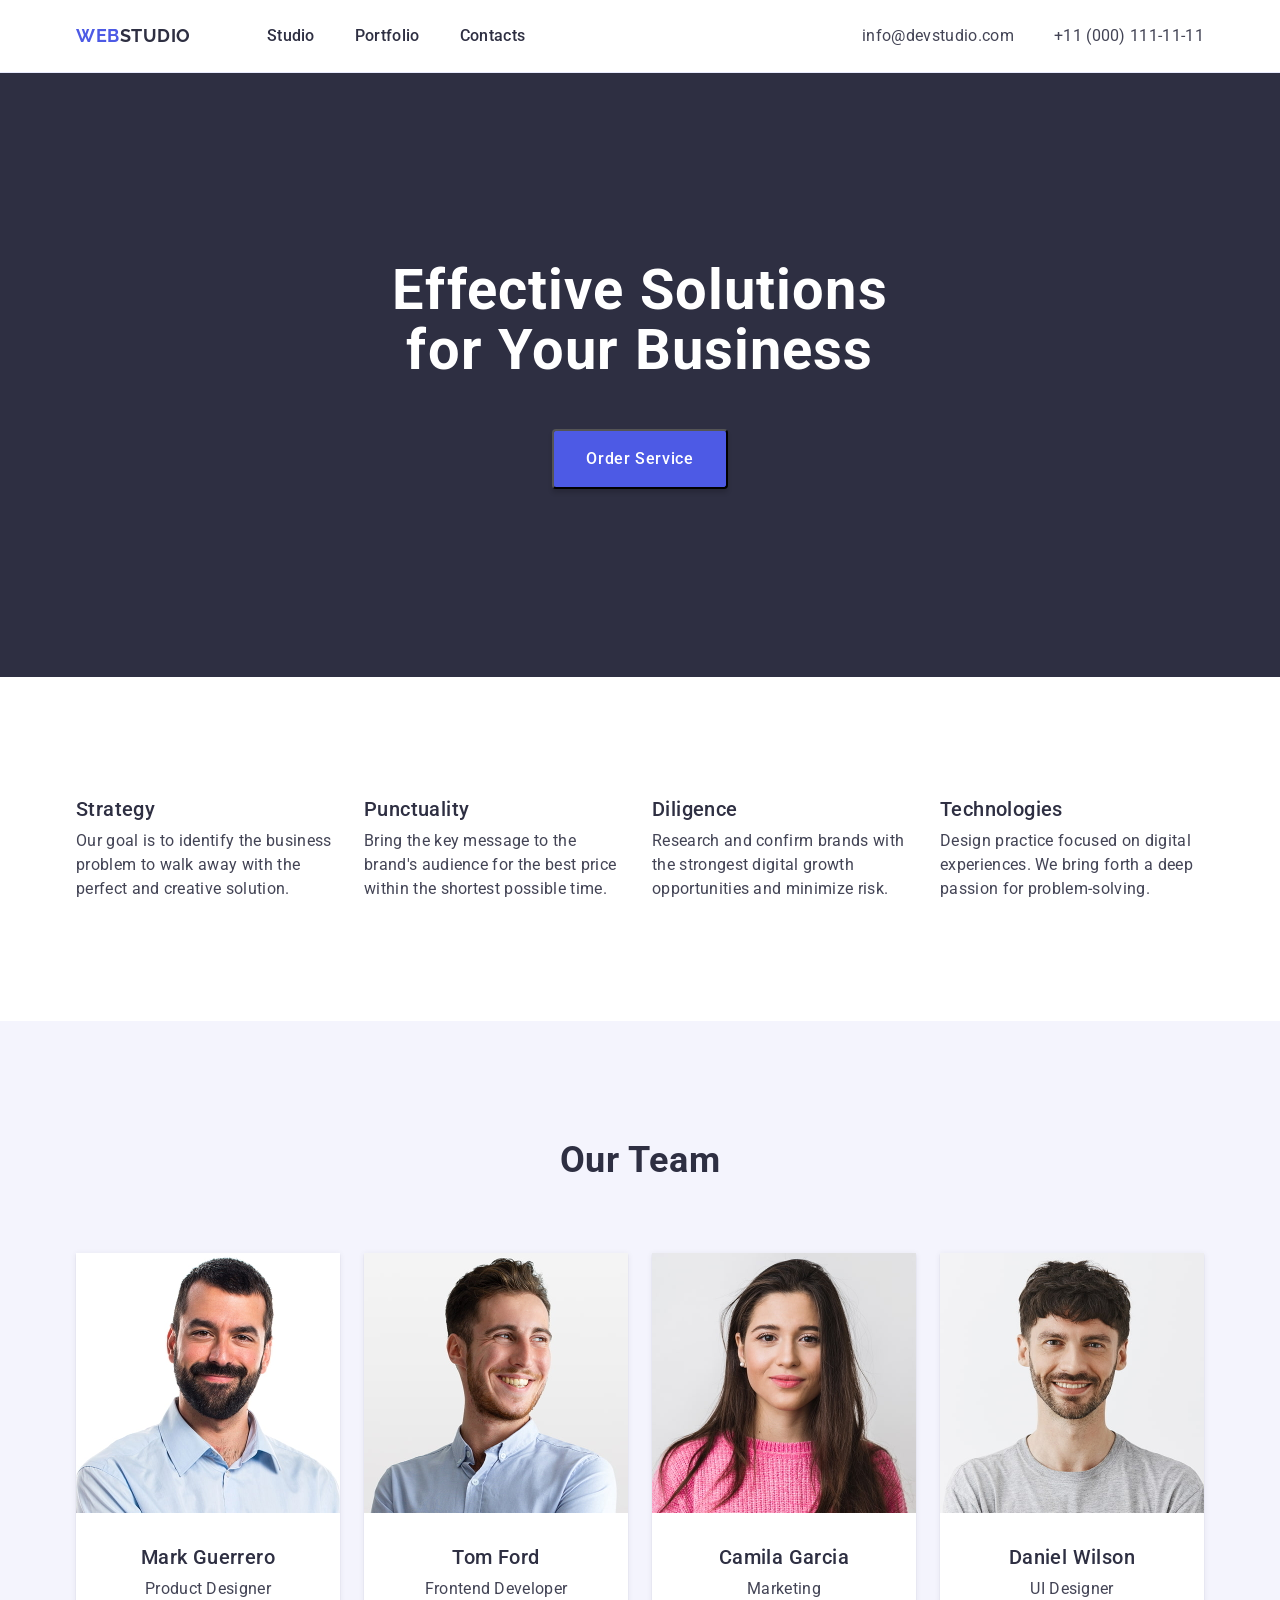
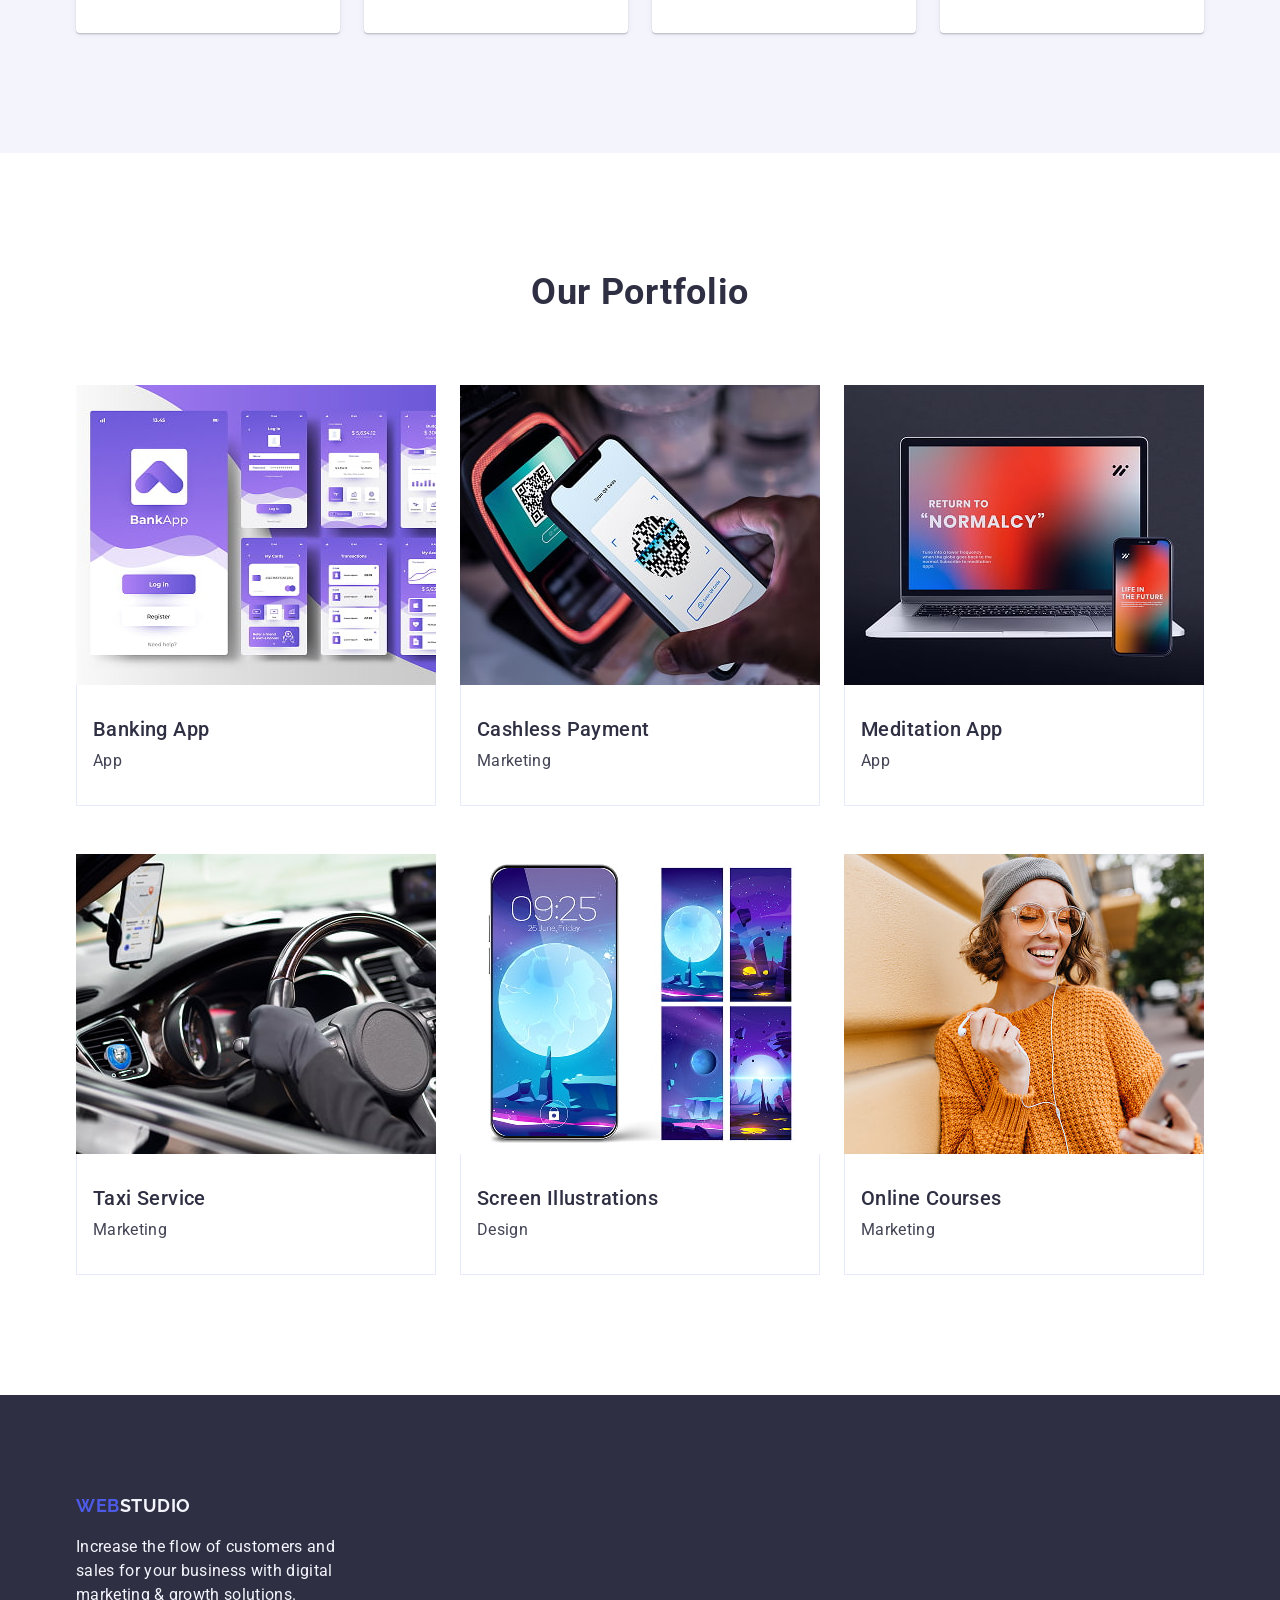
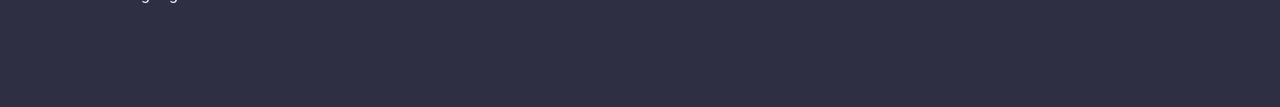
==== commit dd5a5c31: "add markup and styles hw3" ====
--- a/index.html
+++ b/index.html
@@ -28,216 +28,253 @@
   <body>
     <!-- Page Header -->
     <header class="page-header">
-      <nav class="header-nav">
-        <a class="logo header-logo" href="./index.html"
-          >Web<span class="logo-part">Studio</span></a
-        >
-        <ul class="nav-list">
-          <li class="nav-list-item">
-            <a class="nav-link" href="./index.html">Studio</a>
-          </li>
-          <li class="nav-list-item">
-            <a class="nav-link" href="">Portfolio</a>
-          </li>
-          <li class="nav-list-item">
-            <a class="nav-link" href="">Contacts</a>
-          </li>
-        </ul>
-      </nav>
-
-      <address class="contacts">
-        <ul class="contacts-list">
-          <li class="contacts-list-item">
-            <a class="contacts-link" href="mailto:info@devstudio.com"
-              >info@devstudio.com</a
-            >
-          </li>
-          <li class="contacts-list-item">
-            <a class="contacts-link" href="tel:+110001111111"
-              >+11 (000) 111-11-11</a
-            >
-          </li>
-        </ul>
-      </address>
+      <div class="container header-container">
+        <nav class="header-nav">
+          <a class="logo header-logo" href="./index.html"
+            >Web<span class="logo-part">Studio</span></a
+          >
+          <ul class="nav-list">
+            <li class="nav-list-item">
+              <a class="nav-link" href="./index.html">Studio</a>
+            </li>
+            <li class="nav-list-item">
+              <a class="nav-link" href="">Portfolio</a>
+            </li>
+            <li class="nav-list-item">
+              <a class="nav-link" href="">Contacts</a>
+            </li>
+          </ul>
+        </nav>
+
+        <address class="contacts">
+          <ul class="contacts-list">
+            <li class="contacts-list-item">
+              <a class="contacts-link" href="mailto:info@devstudio.com"
+                >info@devstudio.com</a
+              >
+            </li>
+            <li class="contacts-list-item">
+              <a class="contacts-link" href="tel:+110001111111"
+                >+11 (000) 111-11-11</a
+              >
+            </li>
+          </ul>
+        </address>
+      </div>
     </header>
 
     <main>
       <!-- HERO SECTION -->
       <section class="section-hero">
-        <h1 class="hero-title">
-          Effective Solutions <br />
-          for Your Business
-        </h1>
-        <button class="hero-btn" type="button">Order Service</button>
+        <div class="container">
+          <h1 class="hero-title">
+            Effective Solutions <br />
+            for Your Business
+          </h1>
+          <button class="hero-btn" type="button">Order Service</button>
+        </div>
       </section>
 
       <!-- FEATURES SECTION -->
-      <section>
-        <h2 hidden>Our features</h2>
-        <ul class="feature-list">
-          <li class="feature-list-item">
-            <h3 class="section-item-title">Strategy</h3>
-            <p class="list-item-text">
-              Our goal is to identify the business problem to walk away with the
-              perfect and creative solution.
-            </p>
-          </li>
-          <li class="feature-list-item">
-            <h3 class="section-item-title">Punctuality</h3>
-            <p class="list-item-text">
-              Bring the key message to the brand's audience for the best price
-              within the shortest possible time.
-            </p>
-          </li>
-          <li class="feature-list-item">
-            <h3 class="section-item-title">Diligence</h3>
-            <p class="list-item-text">
-              Research and confirm brands with the strongest digital growth
-              opportunities and minimize risk.
-            </p>
-          </li>
-          <li class="feature-list-item">
-            <h3 class="section-item-title">Technologies</h3>
-            <p class="list-item-text">
-              Design practice focused on digital experiences. We bring forth a
-              deep passion for problem-solving.
-            </p>
-          </li>
-        </ul>
+      <section class="section-features sections">
+        <div class="container">
+          <h2 class="visually-hidden">Our features</h2>
+          <ul class="feature-list">
+            <li class="feature-list-item">
+              <h3 class="section-item-title">Strategy</h3>
+              <p class="list-item-text">
+                Our goal is to identify the business problem to walk away with
+                the perfect and creative solution.
+              </p>
+            </li>
+            <li class="feature-list-item">
+              <h3 class="section-item-title">Punctuality</h3>
+              <p class="list-item-text">
+                Bring the key message to the brand's audience for the best price
+                within the shortest possible time.
+              </p>
+            </li>
+            <li class="feature-list-item">
+              <h3 class="section-item-title">Diligence</h3>
+              <p class="list-item-text">
+                Research and confirm brands with the strongest digital growth
+                opportunities and minimize risk.
+              </p>
+            </li>
+            <li class="feature-list-item">
+              <h3 class="section-item-title">Technologies</h3>
+              <p class="list-item-text">
+                Design practice focused on digital experiences. We bring forth a
+                deep passion for problem-solving.
+              </p>
+            </li>
+          </ul>
+        </div>
       </section>
 
       <!-- OUR TEAM SECTION -->
-      <section class="section-our-team">
-        <h2 class="section-title">Our Team</h2>
-        <ul class="our-team-list">
-          <li class="our-team-list-item">
-            <img
-              src="./images/our-team/mark-guerrero.jpg"
-              alt="Mark Guerrero avatar"
-              width="264"
-              height="260"
-            />
-            <h3 class="section-item-title section-item-title--center">
-              Mark Guerrero
-            </h3>
-            <p class="list-item-text our-team-list-text">Product Designer</p>
-          </li>
-          <li class="our-team-list-item">
-            <img
-              src="./images/our-team/tom-ford.jpg"
-              alt="Tom Ford avatar"
-              width="264"
-              height="260"
-            />
-            <h3 class="section-item-title section-item-title--center">
-              Tom Ford
-            </h3>
-            <p class="list-item-text our-team-list-text">Frontend Developer</p>
-          </li>
-          <li class="our-team-list-item">
-            <img
-              src="./images/our-team/camila-garcia.jpg"
-              alt="Camila Garcia avatar"
-              width="264"
-              height="260"
-            />
-            <h3 class="section-item-title section-item-title--center">
-              Camila Garcia
-            </h3>
-            <p class="list-item-text our-team-list-text">Marketing</p>
-          </li>
-          <li class="our-team-list-item">
-            <img
-              src="./images/our-team/daniel-wilson.jpg"
-              alt="Daniel Wilson avatar"
-              width="264"
-              height="260"
-            />
-            <h3 class="section-item-title section-item-title--center">
-              Daniel Wilson
-            </h3>
-            <p class="list-item-text our-team-list-text">UI Designer</p>
-          </li>
-        </ul>
+      <section class="section-our-team sections">
+        <div class="container">
+          <h2 class="section-title">Our Team</h2>
+          <ul class="our-team-list">
+            <li class="our-team-list-item">
+              <img
+                src="./images/our-team/mark-guerrero.jpg"
+                alt="Mark Guerrero avatar"
+                width="264"
+                height="260"
+              />
+              <div class="our-team-list-text-title">
+                <h3 class="section-item-title section-item-title--center">
+                  Mark Guerrero
+                </h3>
+                <p class="list-item-text our-team-list-text">
+                  Product Designer
+                </p>
+              </div>
+            </li>
+            <li class="our-team-list-item">
+              <img
+                src="./images/our-team/tom-ford.jpg"
+                alt="Tom Ford avatar"
+                width="264"
+                height="260"
+              />
+              <div class="our-team-list-text-title">
+                <h3 class="section-item-title section-item-title--center">
+                  Tom Ford
+                </h3>
+                <p class="list-item-text our-team-list-text">
+                  Frontend Developer
+                </p>
+              </div>
+            </li>
+            <li class="our-team-list-item">
+              <img
+                src="./images/our-team/camila-garcia.jpg"
+                alt="Camila Garcia avatar"
+                width="264"
+                height="260"
+              />
+              <div class="our-team-list-text-title">
+                <h3 class="section-item-title section-item-title--center">
+                  Camila Garcia
+                </h3>
+                <p class="list-item-text our-team-list-text">Marketing</p>
+              </div>
+            </li>
+            <li class="our-team-list-item">
+              <img
+                src="./images/our-team/daniel-wilson.jpg"
+                alt="Daniel Wilson avatar"
+                width="264"
+                height="260"
+              />
+              <div class="our-team-list-text-title">
+                <h3 class="section-item-title section-item-title--center">
+                  Daniel Wilson
+                </h3>
+                <p class="list-item-text our-team-list-text">UI Designer</p>
+              </div>
+            </li>
+          </ul>
+        </div>
       </section>
 
       <!-- Our Portfolio SECTION -->
-      <section class="section-portfolio">
-        <h2 class="section-title">Our Portfolio</h2>
-        <ul class="portfolio-list">
-          <li class="portfolio-list-item">
-            <img
-              src="./images/our-portfolio/banking_app.jpg"
-              alt="Banking app interface"
-              width="360"
-              height="300"
-            />
-            <h3 class="section-item-title">Banking App</h3>
-            <p class="list-item-text">App</p>
-          </li>
-          <li class="portfolio-list-item">
-            <img
-              src="./images/our-portfolio/cashless-payment.jpg"
-              alt="Cashless payment"
-              width="360"
-              height="300"
-            />
-            <h3 class="section-item-title">Cashless Payment</h3>
-            <p class="list-item-text">Marketing</p>
-          </li>
-          <li class="portfolio-list-item">
-            <img
-              src="./images/our-portfolio/meditation-app.jpg"
-              alt="Meditation app"
-              width="360"
-              height="300"
-            />
-            <h3 class="section-item-title">Meditation App</h3>
-            <p class="list-item-text">App</p>
-          </li>
-          <li class="portfolio-list-item">
-            <img
-              src="./images/our-portfolio/taxi-service-app.jpg"
-              alt="Taxi service app"
-              width="360"
-              height="300"
-            />
-            <h3 class="section-item-title">Taxi Service</h3>
-            <p class="list-item-text">Marketing</p>
-          </li>
-          <li class="portfolio-list-item">
-            <img
-              src="./images/our-portfolio/mobile-illustrations.jpg"
-              alt="Mobile illustrations"
-              width="360"
-              height="300"
-            />
-            <h3 class="section-item-title">Screen Illustrations</h3>
-            <p class="list-item-text">Design</p>
-          </li>
-          <li class="portfolio-list-item">
-            <img
-              src="./images/our-portfolio/online-learning.jpg"
-              alt="Online learning"
-              width="360"
-              height="300"
-            />
-            <h3 class="section-item-title">Online Courses</h3>
-            <p class="list-item-text">Marketing</p>
-          </li>
-        </ul>
+      <section class="section-portfolio sections">
+        <div class="container">
+          <h2 class="section-title">Our Portfolio</h2>
+          <ul class="portfolio-list">
+            <li class="portfolio-list-item">
+              <img
+                src="./images/our-portfolio/banking_app.jpg"
+                alt="Banking app interface"
+                width="360"
+                height="300"
+              />
+              <div class="portfolio-list-title-text">
+                <h3 class="section-item-title">Banking App</h3>
+                <p class="list-item-text">App</p>
+              </div>
+            </li>
+            <li class="portfolio-list-item">
+              <img
+                src="./images/our-portfolio/cashless-payment.jpg"
+                alt="Cashless payment"
+                width="360"
+                height="300"
+              />
+              <div class="portfolio-list-title-text">
+                <h3 class="section-item-title">Cashless Payment</h3>
+                <p class="list-item-text">Marketing</p>
+              </div>
+            </li>
+            <li class="portfolio-list-item">
+              <img
+                src="./images/our-portfolio/meditation-app.jpg"
+                alt="Meditation app"
+                width="360"
+                height="300"
+              />
+              <div class="portfolio-list-title-text">
+                <h3 class="section-item-title">Meditation App</h3>
+                <p class="list-item-text">App</p>
+              </div>
+            </li>
+            <li class="portfolio-list-item">
+              <img
+                src="./images/our-portfolio/taxi-service-app.jpg"
+                alt="Taxi service app"
+                width="360"
+                height="300"
+              />
+              <div class="portfolio-list-title-text">
+                <h3 class="section-item-title">Taxi Service</h3>
+                <p class="list-item-text">Marketing</p>
+              </div>
+            </li>
+            <li class="portfolio-list-item">
+              <img
+                src="./images/our-portfolio/mobile-illustrations.jpg"
+                alt="Mobile illustrations"
+                width="360"
+                height="300"
+              />
+              <div class="portfolio-list-title-text">
+                <h3 class="section-item-title">Screen Illustrations</h3>
+                <p class="list-item-text">Design</p>
+              </div>
+            </li>
+            <li class="portfolio-list-item">
+              <img
+                src="./images/our-portfolio/online-learning.jpg"
+                alt="Online learning"
+                width="360"
+                height="300"
+              />
+              <div class="portfolio-list-title-text">
+                <h3 class="section-item-title">Online Courses</h3>
+                <p class="list-item-text">Marketing</p>
+              </div>
+            </li>
+          </ul>
+        </div>
       </section>
     </main>
 
     <!-- Page Footer -->
     <footer class="page-footer">
-      <a class="logo footer-logo" href="./index.html"
-        >Web<span class="logo-part">Studio</span></a
-      >
-      <p class="page-footer-text">
-        Increase the flow of customers and sales for your business with digital
-        marketing & growth solutions.
-      </p>
+      <div class="container">
+        <a class="logo footer-logo" href="./index.html"
+          >Web<span class="logo-part">Studio</span></a
+        >
+        <p class="page-footer-text">
+          Increase the flow of customers and <br />
+          sales for your business with digital <br />
+          marketing & growth solutions.
+        </p>
+      </div>
     </footer>
   </body>
 </html>
--- a/css/styles.css
+++ b/css/styles.css
@@ -10,8 +10,47 @@
   --bg-color-section: #f4f4fd;
   --color-on-dark: #ffffff;
   --color-footer-text: #f4f4fd;
+
+  --section-padding-block: 120px;
 }
 /* ==============  /VARIABLES =========== */
+
+/* ==============  RESET STYLES =========== */
+
+h1,
+h2,
+h3,
+h4,
+h5,
+h6,
+p {
+  margin-top: 0;
+  margin-bottom: 0;
+}
+
+ul,
+ol {
+  margin-top: 0;
+  margin-bottom: 0;
+  padding-left: 0;
+  list-style-type: none;
+}
+
+a {
+  text-decoration: none;
+  color: inherit;
+}
+
+button {
+  cursor: pointer;
+}
+
+img {
+  display: block;
+  max-width: 100%;
+}
+
+/* ==============  / RESET STYLES =========== */
 
 /* ==============  COMMON STYLES =========== */
 
@@ -22,18 +61,16 @@
   line-height: 1.5;
 }
 
-ul,
-ol {
-  list-style-type: none;
-}
-
-a {
-  text-decoration: none;
-  color: inherit;
-}
-
-button {
-  cursor: pointer;
+.container {
+  max-width: 1158px;
+  padding-left: 15px;
+  padding-right: 15px;
+  margin-left: auto;
+  margin-right: auto;
+}
+
+.sections {
+  padding-block: var(--section-padding-block);
 }
 
 .section-title {
@@ -43,6 +80,8 @@
   text-align: center;
   text-transform: capitalize;
   color: var(--secondary-color);
+
+  margin-bottom: 72px;
 }
 
 .section-item-title {
@@ -51,15 +90,45 @@
   line-height: 1.2;
   letter-spacing: 0.02em;
   color: var(--secondary-color);
+
+  margin-bottom: 8px;
 }
 
 .list-item-text {
   letter-spacing: 0.02em;
 }
 
+.visually-hidden {
+  position: absolute;
+  width: 1px;
+  height: 1px;
+  margin: -1px;
+  border: 0;
+  padding: 0;
+
+  white-space: nowrap;
+  clip-path: inset(100%);
+  clip: rect(0, 0, 0, 0);
+  overflow: hidden;
+}
+
 /* ==============  /COMMON STYLES =========== */
 
 /* =============== Page HEADER STYLES =========== */
+.page-header {
+  border-bottom: 1px solid #e7e9fc;
+}
+
+.header-container {
+  display: flex;
+  align-items: center;
+}
+
+.header-nav {
+  display: flex;
+  align-items: center;
+}
+
 .logo {
   font-family: var(--secondary-font);
   font-weight: 700;
@@ -70,11 +139,25 @@
   color: var(--accent-color);
 }
 
+.header-logo {
+  padding: 24px 0;
+  margin-right: 76px;
+}
+
 .header-logo .logo-part {
   color: var(--secondary-color);
 }
 
+.nav-list {
+  display: flex;
+  align-items: center;
+  column-gap: 40px;
+}
+
 .nav-link {
+  display: block;
+  padding: 24px 0;
+
   font-weight: 500;
   line-height: 1.5;
   letter-spacing: 0.02em;
@@ -83,9 +166,19 @@
 
 .contacts {
   font-style: normal;
+  margin-left: auto;
+}
+
+.contacts-list {
+  display: flex;
+  align-items: center;
+  column-gap: 40px;
 }
 
 .contacts-link {
+  display: block;
+  padding: 24px 0;
+  
   line-height: 1.5;
   letter-spacing: 0.02em;
 }
@@ -101,6 +194,7 @@
 /* ==============  HERO SECTION STYLES =========== */
 .section-hero {
   background-color: var(--secondary-color);
+  padding-block: 188px;
 }
 
 .hero-title {
@@ -109,14 +203,23 @@
   letter-spacing: 0.02em;
   text-align: center;
   color: var(--color-on-dark);
+
+  margin-bottom: 48px;
 }
 
 .hero-btn {
+  display: block;
+  margin: 0 auto;
+
   font-weight: 500;
   line-height: 1.5;
   letter-spacing: 0.04em;
   color: var(--color-on-dark);
   background-color: var(--accent-color);
+  box-shadow: 0 4px 4px 0 rgba(0, 0, 0, 0.15);
+
+  border-radius: 4px;
+  padding: 16px 32px;
 }
 
 .hero-btn:hover,
@@ -126,6 +229,15 @@
 /* ==============  /HERO SECTION STYLES =========== */
 
 /* ==============  FEATURES STYLES =========== */
+.feature-list {
+  display: flex;
+  flex-wrap: wrap;
+  column-gap: 24px;
+}
+
+.feature-list-item {
+  flex-basis: calc((100% - 3 * 24px) / 4);
+}
 
 /* ==============  /FEATURES STYLES =========== */
 
@@ -133,9 +245,28 @@
 .section-our-team {
   background-color: var(--bg-color-section);
 }
+
+.our-team-list {
+  display: flex;
+  flex-wrap: wrap;
+  column-gap: 24px;
+}
+
 .our-team-list-item {
+  border-radius: 0 0 4px 4px;
   background-color: var(--color-background-page);
-}
+  box-shadow:
+    0 2px 1px 0 rgba(46, 47, 66, 0.08),
+    0 1px 1px 0 rgba(46, 47, 66, 0.16),
+    0 1px 6px 0 rgba(46, 47, 66, 0.08);
+
+  flex-basis: calc((100% - 3 * 24px) / 4);
+}
+
+.our-team-list-text-title {
+  padding: 32px 16px;
+}
+
 .section-item-title--center,
 .our-team-list-text {
   text-align: center;
@@ -144,11 +275,30 @@
 
 /* ==============  OUR PORTFOLIO STYLES =========== */
 
+.portfolio-list {
+  display: flex;
+  flex-wrap: wrap;
+  column-gap: 24px;
+  row-gap: 48px;
+}
+
+.portfolio-list-item {
+  flex-basis: calc((100% - 2 * 24px) / 3);
+}
+
+.portfolio-list-title-text {
+  border-bottom: 1px solid #e7e9fc;
+  border-left: 1px solid #e7e9fc;
+  border-right: 1px solid #e7e9fc;
+  padding: 32px 16px;
+}
+
 /* ==============  /OUR PORTFOLIO STYLES =========== */
 
 /* ==============  PAGE FOOTER STYLES =========== */
 .page-footer {
   background-color: var(--secondary-color);
+  padding-block: 100px;
 }
 
 .footer-logo .logo-part,
@@ -158,5 +308,6 @@
 
 .page-footer-text {
   letter-spacing: 0.02em;
+  margin-top: 16px;
 }
 /* ==============  /PAGE FOOTER STYLES =========== */
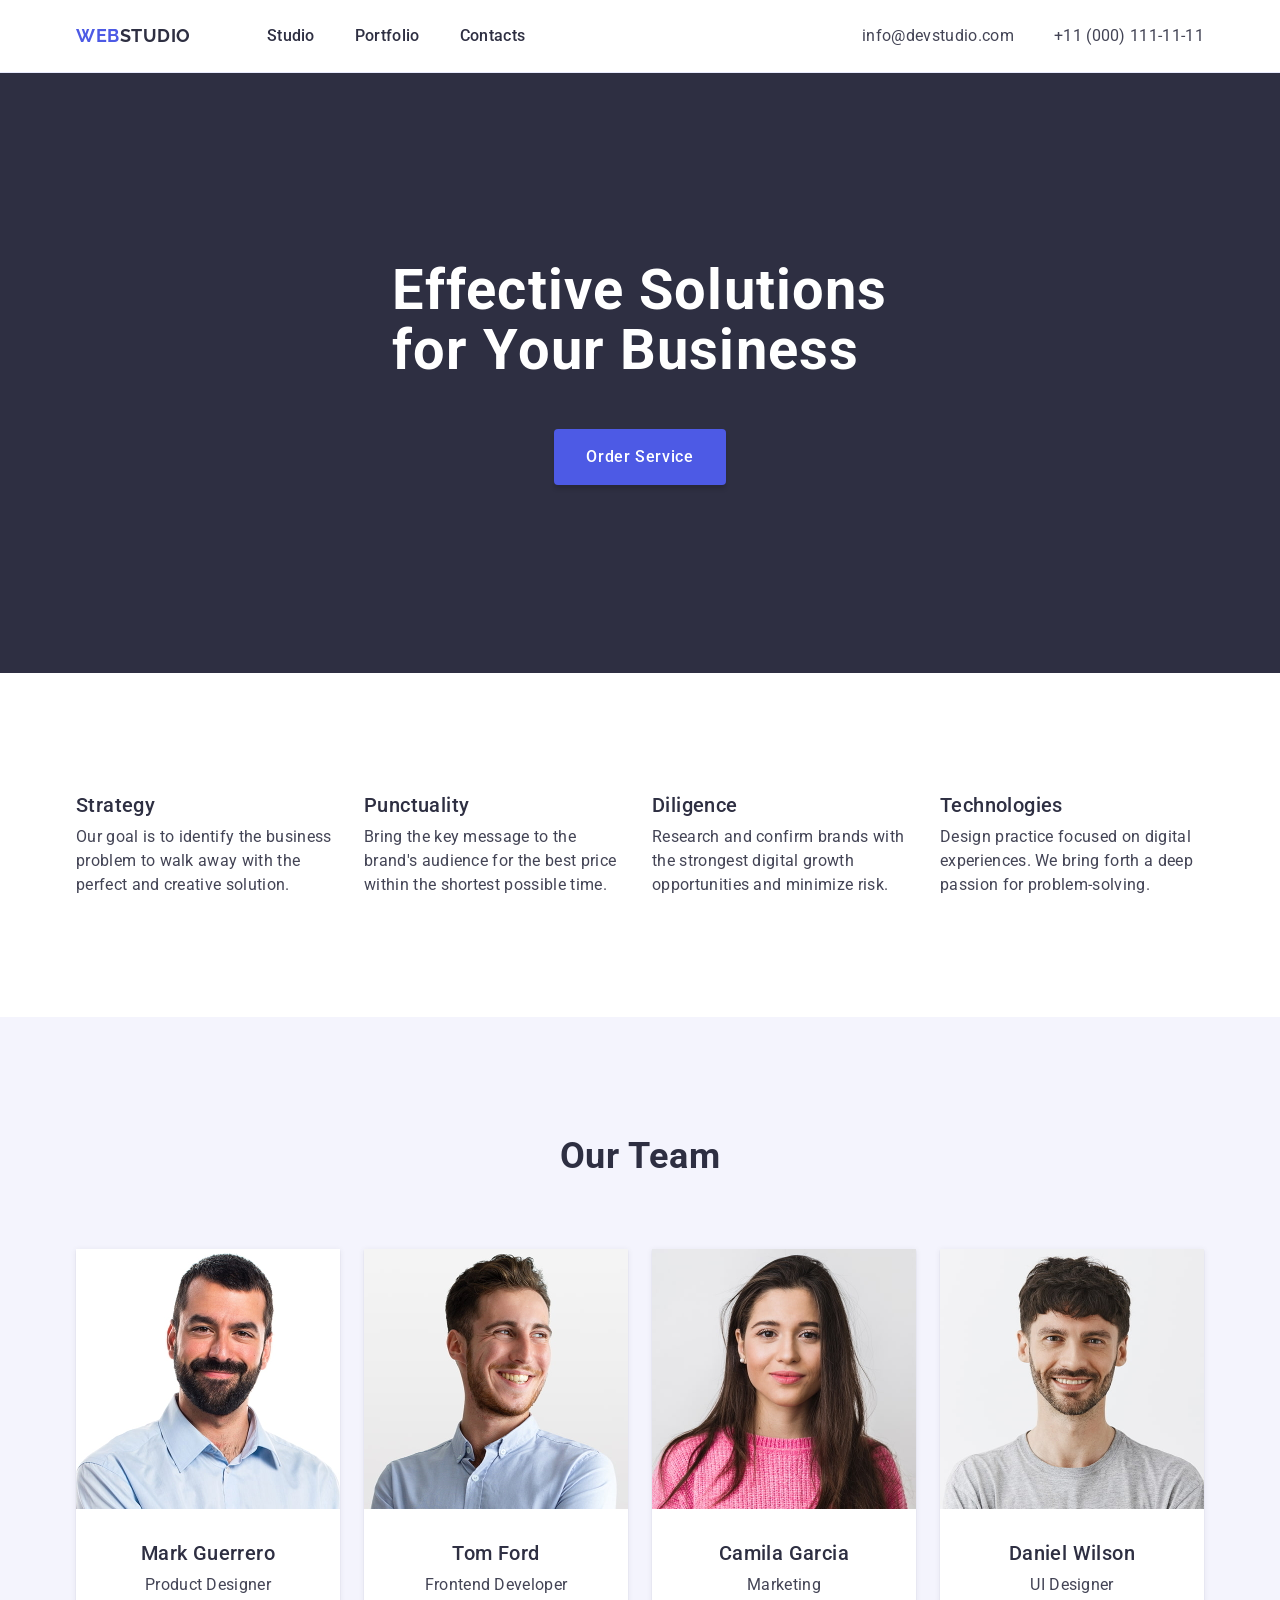
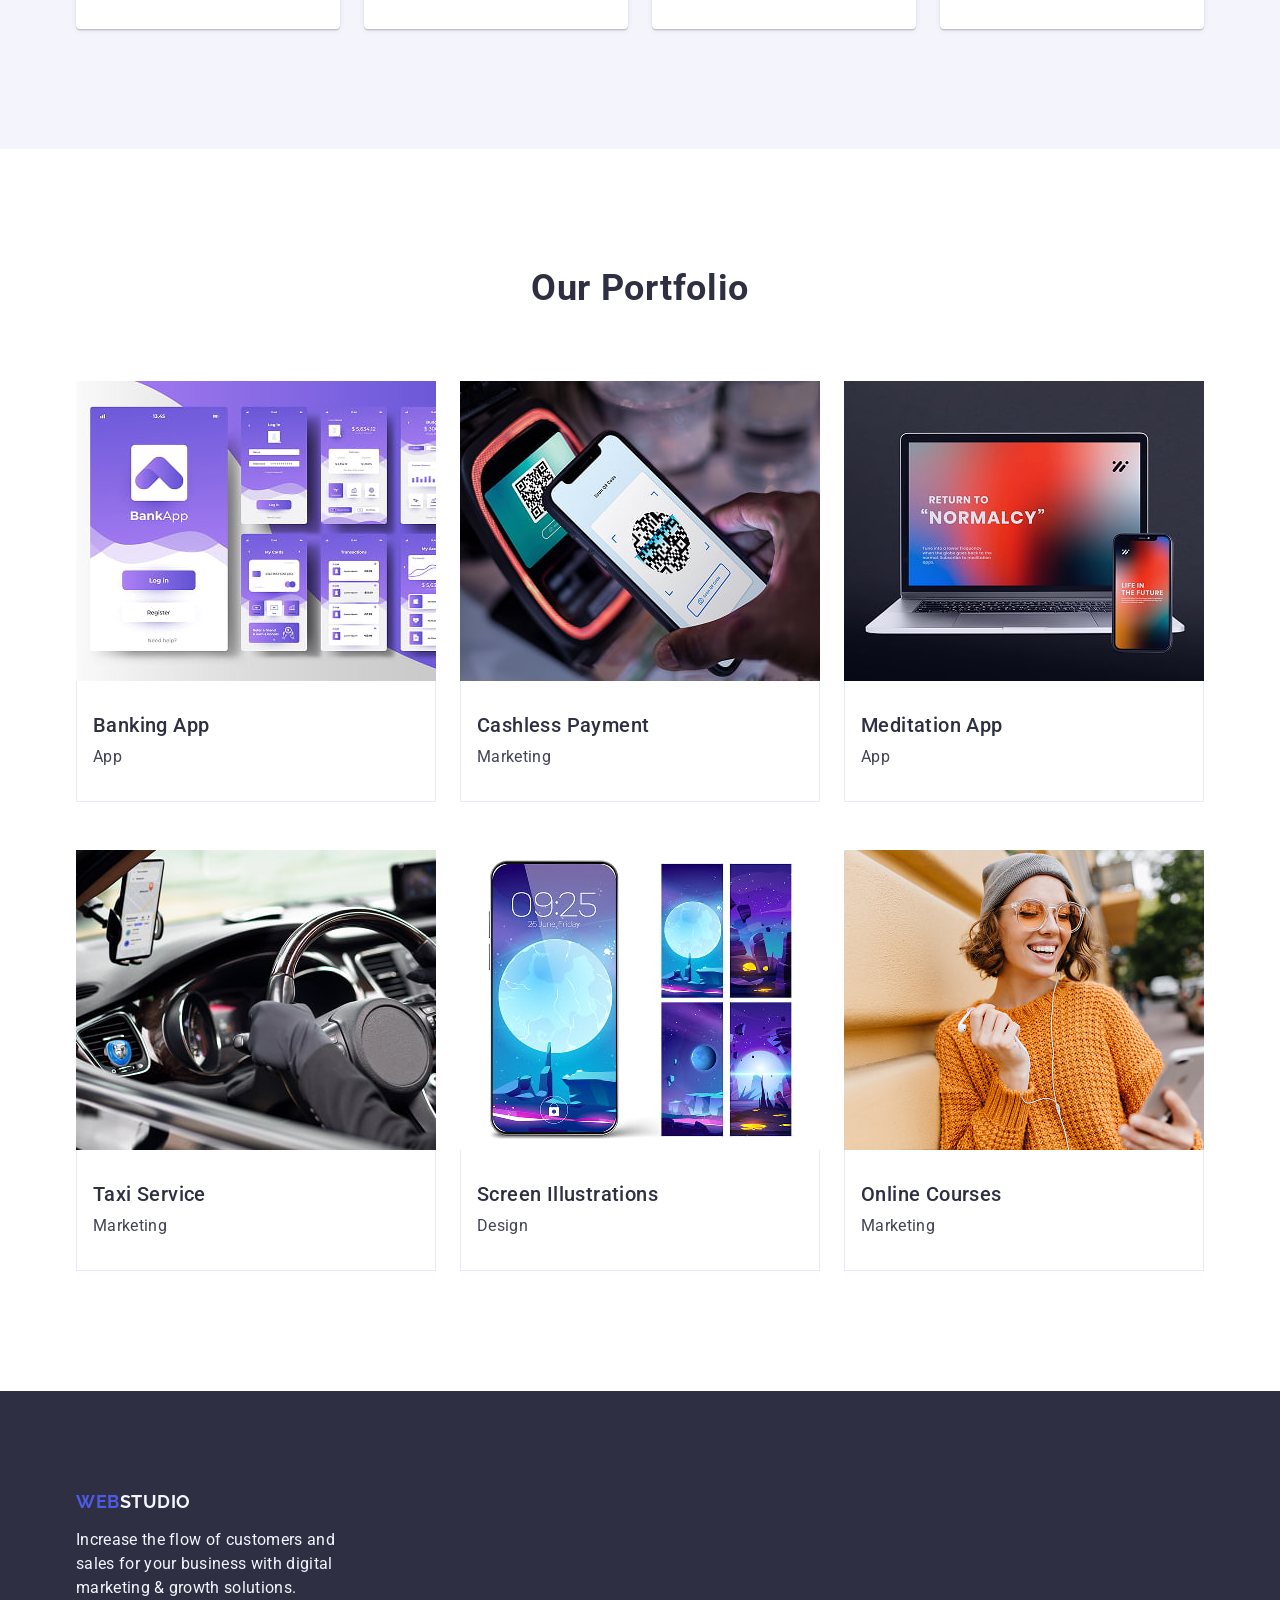
==== commit 649be0be: "add styles hw3" ====
--- a/index.html
+++ b/index.html
@@ -67,10 +67,7 @@
       <!-- HERO SECTION -->
       <section class="section-hero">
         <div class="container">
-          <h1 class="hero-title">
-            Effective Solutions <br />
-            for Your Business
-          </h1>
+          <h1 class="hero-title">Effective Solutions for Your Business</h1>
           <button class="hero-btn" type="button">Order Service</button>
         </div>
       </section>
@@ -270,9 +267,8 @@
           >Web<span class="logo-part">Studio</span></a
         >
         <p class="page-footer-text">
-          Increase the flow of customers and <br />
-          sales for your business with digital <br />
-          marketing & growth solutions.
+          Increase the flow of customers and sales for your business with
+          digital marketing & growth solutions.
         </p>
       </div>
     </footer>
--- a/css/styles.css
+++ b/css/styles.css
@@ -151,7 +151,10 @@
 .nav-list {
   display: flex;
   align-items: center;
-  column-gap: 40px;
+}
+
+.nav-list-item:not(:last-child) {
+  margin-right: 40px;
 }
 
 .nav-link {
@@ -172,13 +175,16 @@
 .contacts-list {
   display: flex;
   align-items: center;
-  column-gap: 40px;
+}
+
+.contacts-list-item:not(:last-child) {
+  margin-right: 40px;
 }
 
 .contacts-link {
   display: block;
   padding: 24px 0;
-  
+
   line-height: 1.5;
   letter-spacing: 0.02em;
 }
@@ -201,24 +207,30 @@
   font-size: 56px;
   line-height: 1.07;
   letter-spacing: 0.02em;
-  text-align: center;
+  max-width: 496px;
   color: var(--color-on-dark);
 
+  margin: 0 auto;
   margin-bottom: 48px;
 }
 
 .hero-btn {
   display: block;
   margin: 0 auto;
+
+  min-width: 169px;
+  height: 56px;
+  border: none;
 
   font-weight: 500;
   line-height: 1.5;
   letter-spacing: 0.04em;
   color: var(--color-on-dark);
+
   background-color: var(--accent-color);
   box-shadow: 0 4px 4px 0 rgba(0, 0, 0, 0.15);
-
   border-radius: 4px;
+
   padding: 16px 32px;
 }
 
@@ -232,11 +244,14 @@
 .feature-list {
   display: flex;
   flex-wrap: wrap;
-  column-gap: 24px;
 }
 
 .feature-list-item {
   flex-basis: calc((100% - 3 * 24px) / 4);
+}
+
+.feature-list-item:not(:last-child) {
+  margin-right: 24px;
 }
 
 /* ==============  /FEATURES STYLES =========== */
@@ -249,7 +264,6 @@
 .our-team-list {
   display: flex;
   flex-wrap: wrap;
-  column-gap: 24px;
 }
 
 .our-team-list-item {
@@ -263,8 +277,12 @@
   flex-basis: calc((100% - 3 * 24px) / 4);
 }
 
+.our-team-list-item:not(:last-child) {
+  margin-right: 24px;
+}
+
 .our-team-list-text-title {
-  padding: 32px 16px;
+  padding: 32px 0;
 }
 
 .section-item-title--center,
@@ -306,8 +324,13 @@
   color: var(--color-footer-text);
 }
 
+.footer-logo {
+  display: inline-block;
+  margin-bottom: 16px;
+}
+
 .page-footer-text {
   letter-spacing: 0.02em;
-  margin-top: 16px;
+  max-width: 264px;
 }
 /* ==============  /PAGE FOOTER STYLES =========== */
